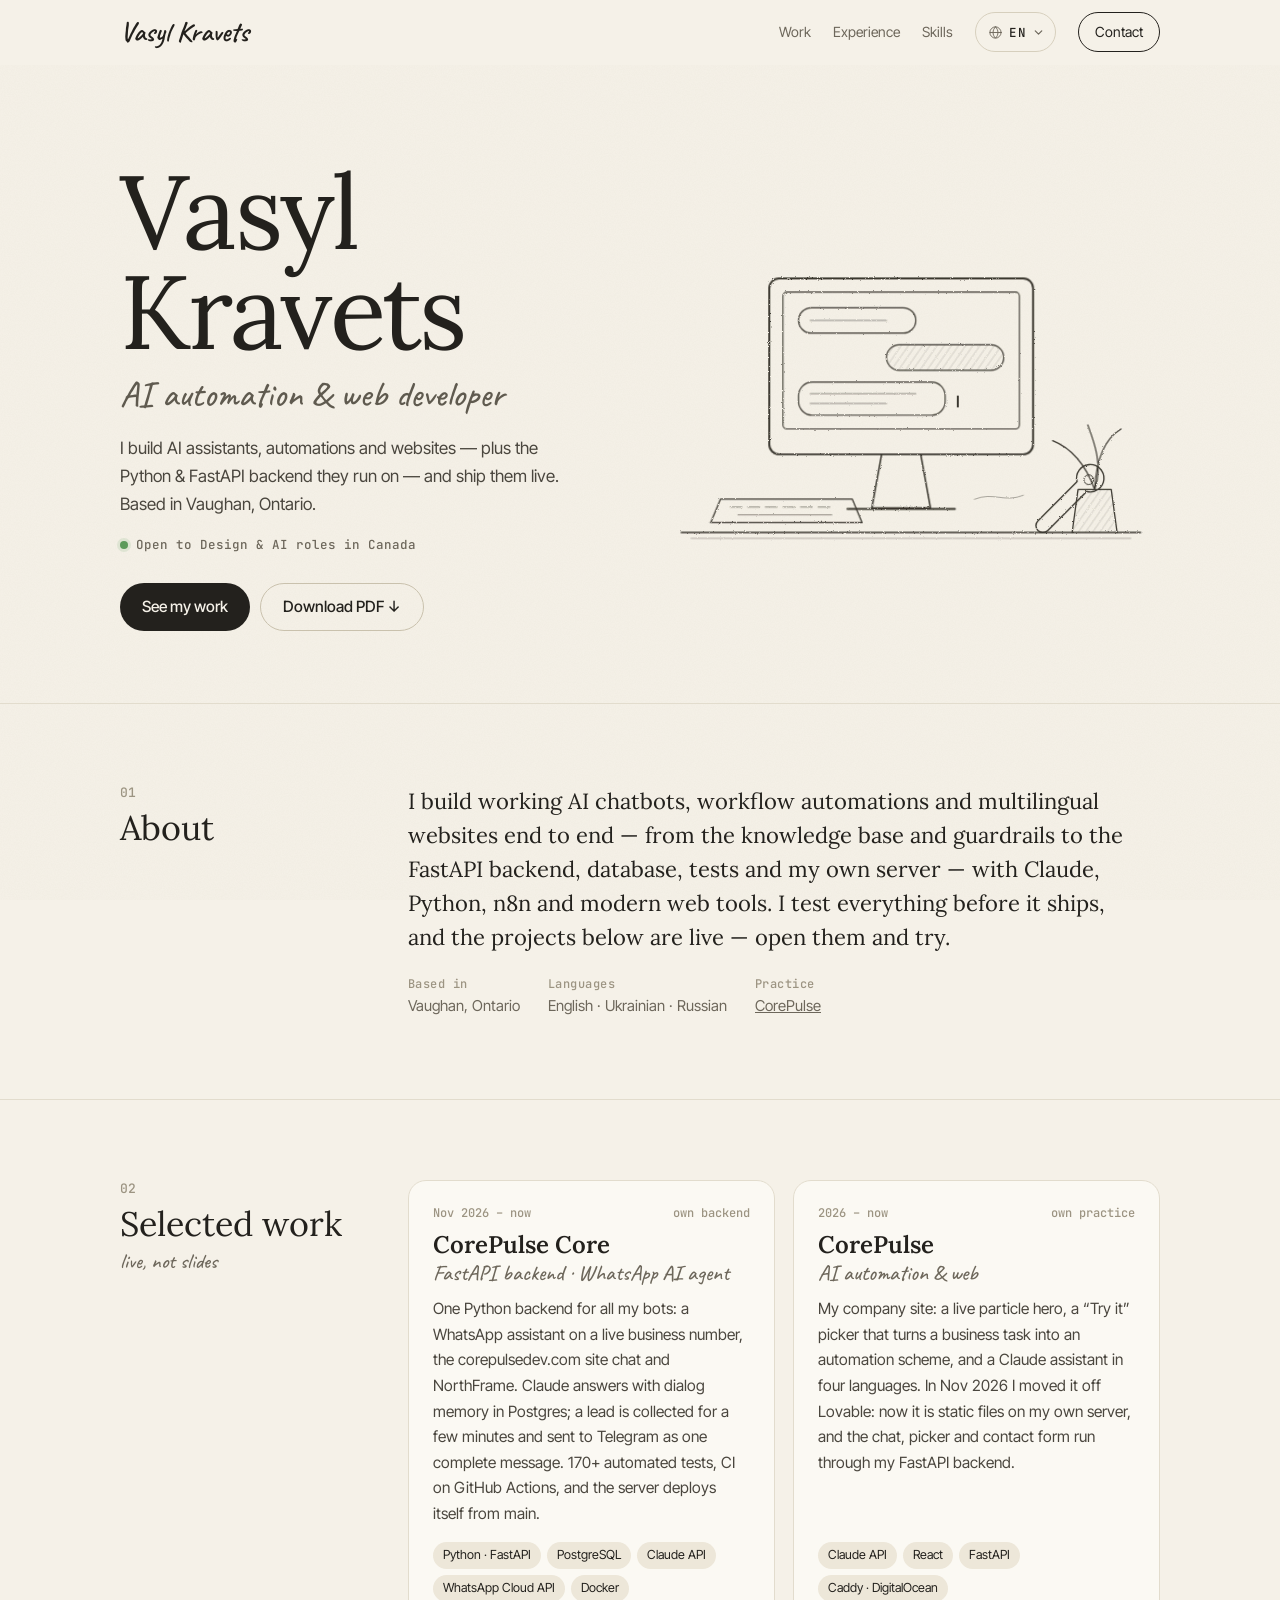
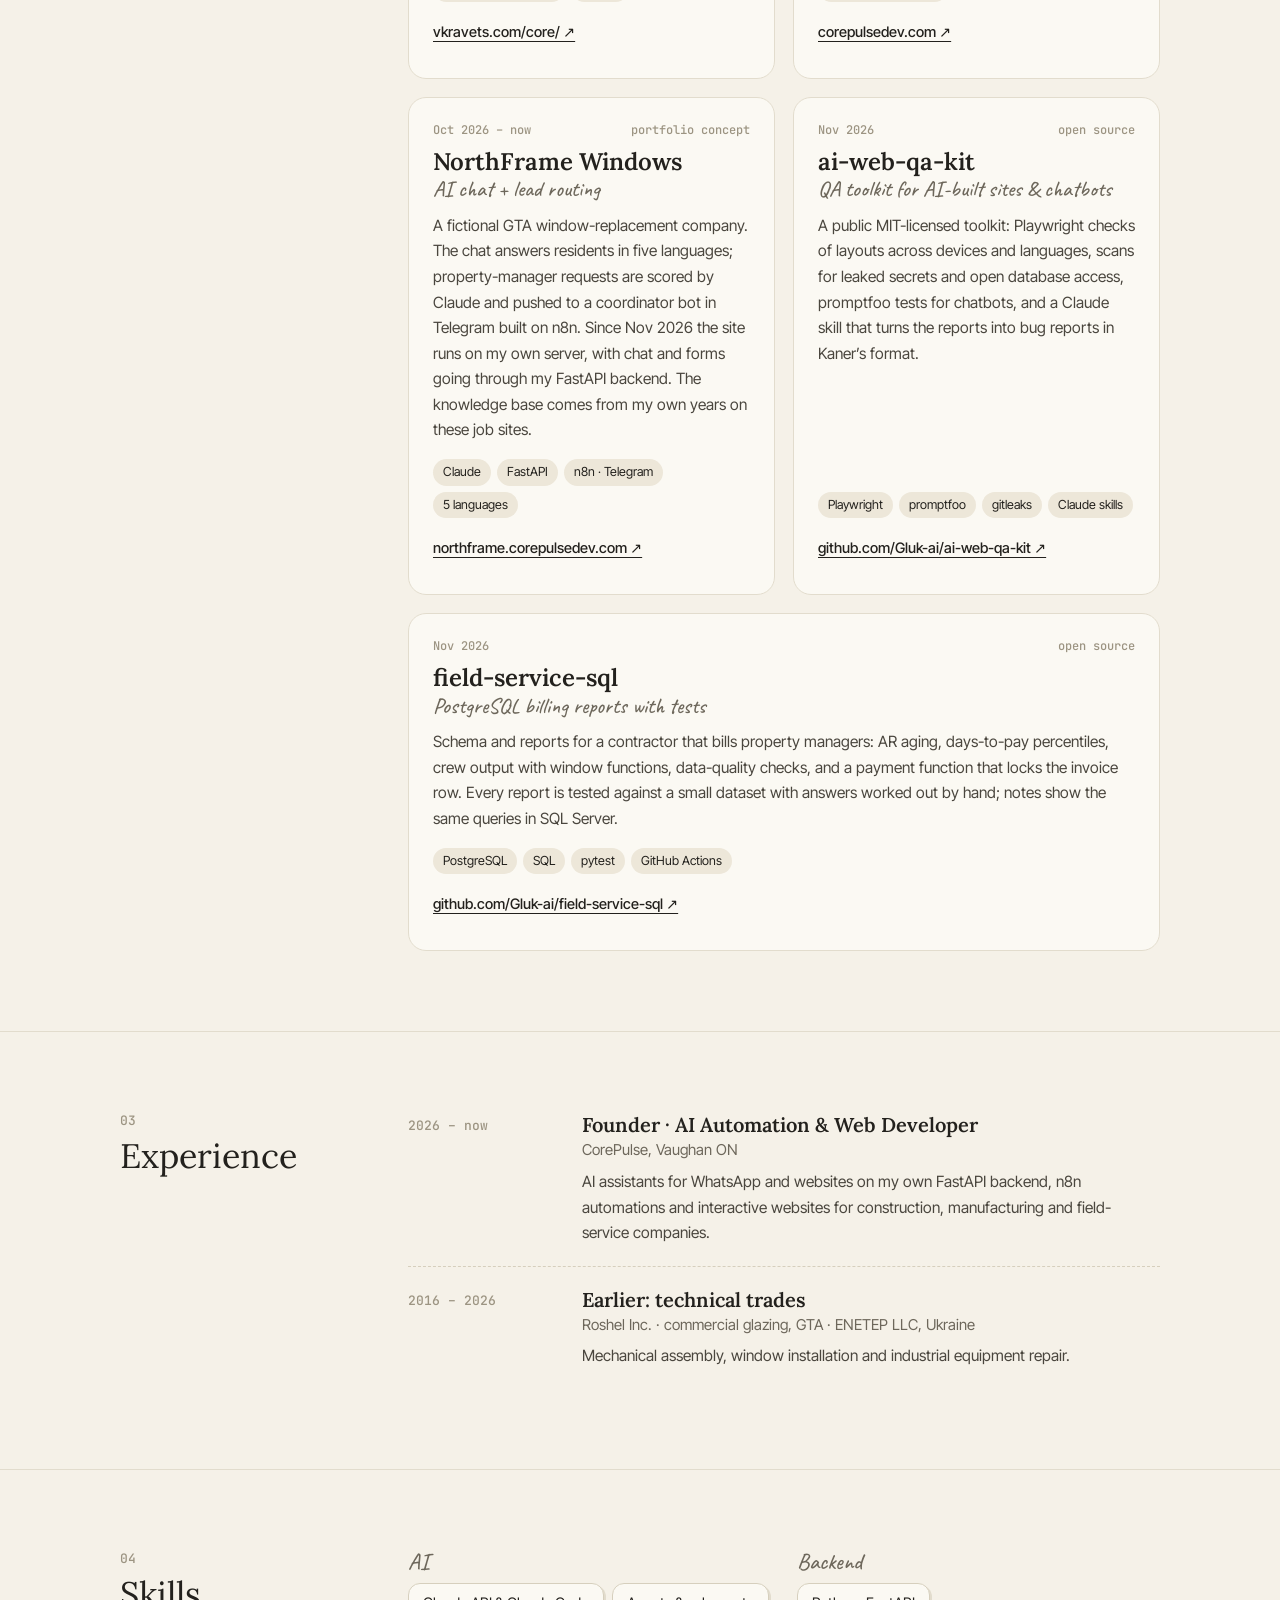
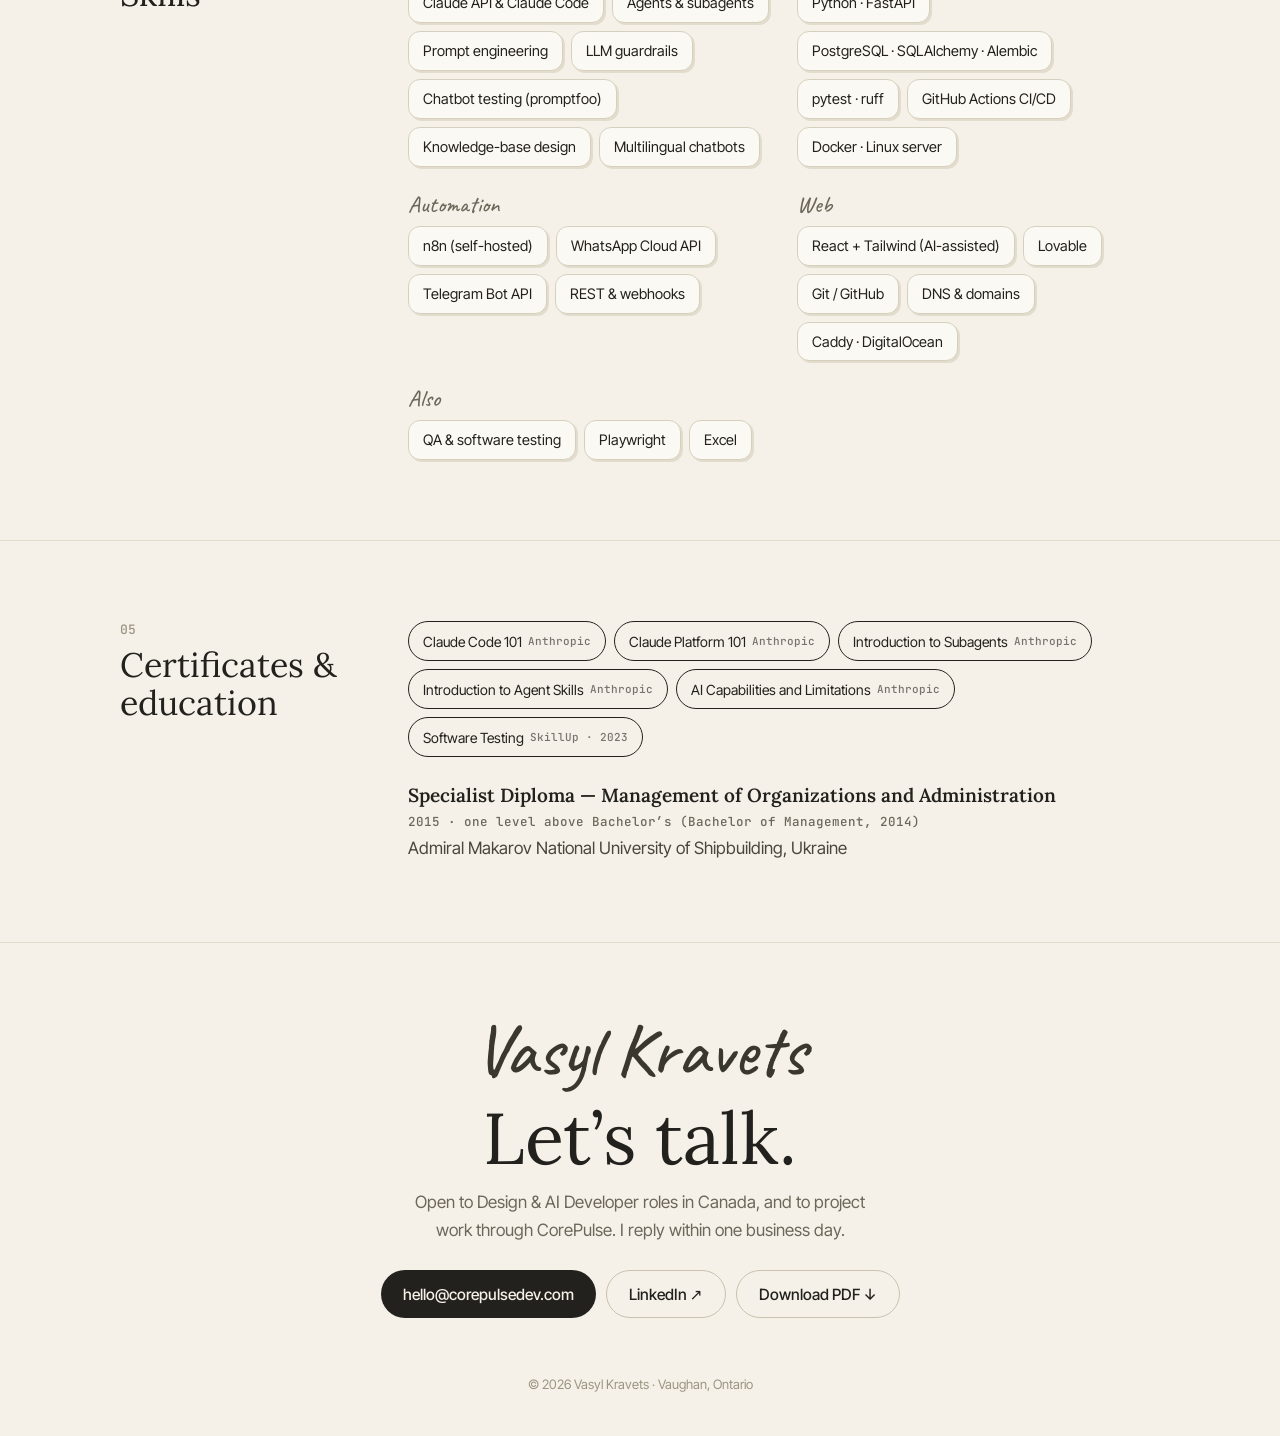
==== index.html @ d77da831 "Compress earlier work history, drop background emphasis, widen last project card, case study numbers" ====
<!doctype html>
<html lang="en">
<head>
<meta charset="utf-8">
<meta name="viewport" content="width=device-width, initial-scale=1, viewport-fit=cover">
<title>Vasyl Kravets — AI automation & web developer</title>
<meta name="description" content="Vasyl Kravets builds AI assistants, automations and websites — and the Python backend they run on — and ships them live. Vaughan, Ontario. Résumé, projects and contact.">
<meta name="theme-color" content="#f5f1e8">
<link rel="canonical" href="https://vkravets.com/">
<link rel="alternate" hreflang="en" href="https://vkravets.com/">
<link rel="alternate" hreflang="uk" href="https://vkravets.com/ua/">
<link rel="alternate" hreflang="ru" href="https://vkravets.com/ru/">
<link rel="alternate" hreflang="x-default" href="https://vkravets.com/">
<meta property="og:type" content="profile">
<meta property="og:locale" content="en_CA">
<meta property="og:title" content="Vasyl Kravets — AI automation &amp; web developer">
<meta property="og:description" content="AI assistants, automations and websites on my own Python &amp; FastAPI backend — built and shipped live. Vaughan, Ontario.">
<meta property="og:url" content="https://vkravets.com/">
<meta property="og:image" content="https://vkravets.com/og-image.png">
<meta property="og:image:width" content="1200">
<meta property="og:image:height" content="630">
<meta name="twitter:card" content="summary_large_image">
<link rel="icon" href="/favicon.ico" sizes="any">
<link rel="icon" href="/favicon.svg" type="image/svg+xml">
<link rel="icon" href="/icon-48.png" type="image/png" sizes="48x48">
<link rel="apple-touch-icon" href="/icon-192.png">
<link rel="preload" href="/fonts/lora-latin-400-normal.woff2" as="font" type="font/woff2" crossorigin>
<link rel="preload" href="/fonts/caveat-latin-500-normal.woff2" as="font" type="font/woff2" crossorigin>
<link rel="preload" href="/fonts/inter-tight-latin-400-normal.woff2" as="font" type="font/woff2" crossorigin>
<script type="application/ld+json">{"@context": "https://schema.org", "@type": "Person", "name": "Vasyl Kravets", "alternateName": ["Василь Кравець", "Василий Кравец"], "jobTitle": "AI Automation & Web Developer", "url": "https://vkravets.com/", "email": "mailto:hello@corepulsedev.com", "address": {"@type": "PostalAddress", "addressLocality": "Vaughan", "addressRegion": "ON", "addressCountry": "CA"}, "sameAs": ["https://www.linkedin.com/in/kravetsCP", "https://corepulsedev.com"], "knowsLanguage": ["en", "uk", "ru"]}</script>
<script>if(!matchMedia("(prefers-reduced-motion: reduce)").matches&&"IntersectionObserver" in window)document.documentElement.classList.add("js")</script>
<style>
@font-face{font-family:"Lora";font-weight:400;font-display:swap;src:url(/fonts/lora-latin-400-normal.woff2) format("woff2");unicode-range:U+0000-00FF,U+0131,U+0152-0153,U+02BB-02BC,U+02C6,U+02DA,U+02DC,U+0304,U+0308,U+0329,U+2000-206F,U+20AC,U+2122,U+2191,U+2193,U+2212,U+2215,U+FEFF,U+FFFD}
@font-face{font-family:"Lora";font-weight:400;font-display:swap;src:url(/fonts/lora-cyrillic-400-normal.woff2) format("woff2");unicode-range:U+0301,U+0400-045F,U+0490-0491,U+04B0-04B1,U+2116}
@font-face{font-family:"Lora";font-weight:600;font-display:swap;src:url(/fonts/lora-latin-600-normal.woff2) format("woff2");unicode-range:U+0000-00FF,U+0131,U+0152-0153,U+02BB-02BC,U+02C6,U+02DA,U+02DC,U+0304,U+0308,U+0329,U+2000-206F,U+20AC,U+2122,U+2191,U+2193,U+2212,U+2215,U+FEFF,U+FFFD}
@font-face{font-family:"Lora";font-weight:600;font-display:swap;src:url(/fonts/lora-cyrillic-600-normal.woff2) format("woff2");unicode-range:U+0301,U+0400-045F,U+0490-0491,U+04B0-04B1,U+2116}
@font-face{font-family:"Inter Tight";font-weight:400;font-display:swap;src:url(/fonts/inter-tight-latin-400-normal.woff2) format("woff2");unicode-range:U+0000-00FF,U+0131,U+0152-0153,U+02BB-02BC,U+02C6,U+02DA,U+02DC,U+0304,U+0308,U+0329,U+2000-206F,U+20AC,U+2122,U+2191,U+2193,U+2212,U+2215,U+FEFF,U+FFFD}
@font-face{font-family:"Inter Tight";font-weight:400;font-display:swap;src:url(/fonts/inter-tight-cyrillic-400-normal.woff2) format("woff2");unicode-range:U+0301,U+0400-045F,U+0490-0491,U+04B0-04B1,U+2116}
@font-face{font-family:"Inter Tight";font-weight:500;font-display:swap;src:url(/fonts/inter-tight-latin-500-normal.woff2) format("woff2");unicode-range:U+0000-00FF,U+0131,U+0152-0153,U+02BB-02BC,U+02C6,U+02DA,U+02DC,U+0304,U+0308,U+0329,U+2000-206F,U+20AC,U+2122,U+2191,U+2193,U+2212,U+2215,U+FEFF,U+FFFD}
@font-face{font-family:"Inter Tight";font-weight:500;font-display:swap;src:url(/fonts/inter-tight-cyrillic-500-normal.woff2) format("woff2");unicode-range:U+0301,U+0400-045F,U+0490-0491,U+04B0-04B1,U+2116}
@font-face{font-family:"JetBrains Mono";font-weight:500;font-display:swap;src:url(/fonts/jetbrains-mono-latin-500-normal.woff2) format("woff2");unicode-range:U+0000-00FF,U+0131,U+0152-0153,U+02BB-02BC,U+02C6,U+02DA,U+02DC,U+0304,U+0308,U+0329,U+2000-206F,U+20AC,U+2122,U+2191,U+2193,U+2212,U+2215,U+FEFF,U+FFFD}
@font-face{font-family:"JetBrains Mono";font-weight:500;font-display:swap;src:url(/fonts/jetbrains-mono-cyrillic-500-normal.woff2) format("woff2");unicode-range:U+0301,U+0400-045F,U+0490-0491,U+04B0-04B1,U+2116}
@font-face{font-family:"Caveat";font-weight:500;font-display:swap;src:url(/fonts/caveat-latin-500-normal.woff2) format("woff2");unicode-range:U+0000-00FF,U+0131,U+0152-0153,U+02BB-02BC,U+02C6,U+02DA,U+02DC,U+0304,U+0308,U+0329,U+2000-206F,U+20AC,U+2122,U+2191,U+2193,U+2212,U+2215,U+FEFF,U+FFFD}
@font-face{font-family:"Caveat";font-weight:500;font-display:swap;src:url(/fonts/caveat-cyrillic-500-normal.woff2) format("woff2");unicode-range:U+0301,U+0400-045F,U+0490-0491,U+04B0-04B1,U+2116}
@font-face{font-family:"Caveat";font-weight:600;font-display:swap;src:url(/fonts/caveat-latin-600-normal.woff2) format("woff2");unicode-range:U+0000-00FF,U+0131,U+0152-0153,U+02BB-02BC,U+02C6,U+02DA,U+02DC,U+0304,U+0308,U+0329,U+2000-206F,U+20AC,U+2122,U+2191,U+2193,U+2212,U+2215,U+FEFF,U+FFFD}
@font-face{font-family:"Caveat";font-weight:600;font-display:swap;src:url(/fonts/caveat-cyrillic-600-normal.woff2) format("woff2");unicode-range:U+0301,U+0400-045F,U+0490-0491,U+04B0-04B1,U+2116}
:root{
  --paper:#f5f1e8; --card:#fbf9f3; --ink:#23211d; --ink-2:#4a463e; --muted:#6d675b; --faint:#9c9482;
  --line:#e2dccd; --line-2:#d6cfbd; --chip:#ede7d9;
  --serif:"Lora", Georgia, "Times New Roman", serif; --hand:Caveat, "Segoe Print", cursive;
  --sans:"Inter Tight", system-ui, -apple-system, "Segoe UI", Arial, sans-serif; --mono:"JetBrains Mono", ui-monospace, Menlo, Consolas, monospace;
  --ease:cubic-bezier(.22,1,.36,1);
  color-scheme:light;
}
*{box-sizing:border-box}
html{scroll-behavior:smooth;scroll-padding-top:72px;-webkit-text-size-adjust:100%}
body{margin:0;background:var(--paper);color:var(--ink);font:17px/1.65 var(--sans);-webkit-font-smoothing:antialiased;overflow-x:hidden}
/* faint paper grain */
body::before{content:"";position:fixed;inset:0;pointer-events:none;z-index:0;opacity:.35;mix-blend-mode:multiply;
  background-image:url("data:image/svg+xml,%3Csvg xmlns='http://www.w3.org/2000/svg' width='160' height='160'%3E%3Cfilter id='n'%3E%3CfeTurbulence type='fractalNoise' baseFrequency='.85' numOctaves='2' stitchTiles='stitch'/%3E%3CfeColorMatrix values='0 0 0 0 .55 0 0 0 0 .5 0 0 0 0 .4 0 0 0 .18 0'/%3E%3C/filter%3E%3Crect width='100%25' height='100%25' filter='url(%23n)'/%3E%3C/svg%3E")}
main,header,footer{position:relative;z-index:1}
a{color:inherit}
ul,ol{list-style:none;margin:0;padding:0}
h1,h2,h3,h4,p{margin:0}
:focus-visible{outline:2px solid var(--ink);outline-offset:3px;border-radius:6px}
::selection{background:var(--ink);color:var(--paper)}
.wrap{max-width:1120px;margin:0 auto;padding:0 20px}
@media (min-width:700px){.wrap{padding:0 40px}}

/* header */
.top{position:sticky;top:0;z-index:5;background:color-mix(in srgb,var(--paper) 90%,transparent);backdrop-filter:blur(8px);-webkit-backdrop-filter:blur(8px);border-bottom:1px solid transparent;transition:border-color .3s}
.top.scrolled{border-bottom-color:var(--line)}
.top-in{display:flex;justify-content:space-between;align-items:center;height:64px;gap:16px}
.mark{font:600 28px/1 var(--hand);text-decoration:none;white-space:nowrap}
nav{display:flex;align-items:center;gap:22px;font-size:14px}
nav a{text-decoration:none;color:var(--muted);transition:color .15s}
nav a:hover{color:var(--ink)}
nav a.hide-sm{display:none}
@media (min-width:760px){nav a.hide-sm{display:inline}}
.nav-cta{display:inline-flex;align-items:center;min-height:40px;border:1px solid var(--ink);border-radius:999px;padding:0 16px;color:var(--ink)!important}

/* hero */
.hero{padding:48px 0 40px}
.hero-in{display:grid;gap:28px;align-items:center}
@media (min-width:900px){.hero{padding:96px 0 72px}.hero-in{grid-template-columns:1fr 1.05fr;gap:48px}}
.hero h1{font:400 clamp(56px,10vw,104px)/.96 var(--serif);letter-spacing:-.025em}
.role{font:500 clamp(27px,4vw,36px)/1.1 var(--hand);color:#5f5a4f;margin-top:14px}
.intro{max-width:44ch;margin-top:20px;color:var(--ink-2);text-wrap:pretty}
.status{display:inline-flex;align-items:center;gap:8px;margin-top:18px;font:500 12.5px var(--mono);color:var(--muted)}
.status::before{content:"";width:8px;height:8px;border-radius:50%;background:#5c9a5a;box-shadow:0 0 0 3px #5c9a5a22}
.ctas{display:flex;flex-wrap:wrap;gap:10px;margin-top:26px}
.btn{display:inline-flex;align-items:center;gap:8px;min-height:48px;padding:0 22px;border-radius:999px;background:var(--ink);color:var(--paper);text-decoration:none;font-weight:500;font-size:15.5px;transition:transform .15s var(--ease),background-color .2s}
.btn:hover{background:#000}
.btn:active{transform:scale(.98)}
.btn.ghost{background:transparent;color:var(--ink);border:1px solid #c9c1ad}
.btn.ghost:hover{border-color:var(--ink);background:transparent}

.sketch{color:#3a372f;width:100%;height:auto;max-width:560px;justify-self:center}
.sketch .draw{stroke-dasharray:1;stroke-dashoffset:0}
.js .sketch .draw{stroke-dashoffset:1;animation:draw 1.6s var(--ease) forwards;animation-delay:calc(.15s + var(--d,0) * .09s)}
.js .sketch .fade{opacity:0;animation:fade .8s ease forwards;animation-delay:1.3s}
.screen-dot{animation:blink 1.1s steps(2,start) infinite}
@keyframes draw{to{stroke-dashoffset:0}}
@keyframes fade{to{opacity:1}}
@keyframes blink{to{visibility:hidden}}

/* sections */
.sec{padding:56px 0;border-top:1px solid var(--line)}
@media (min-width:900px){.sec{padding:80px 0}}
.two{display:grid;gap:20px}
@media (min-width:900px){.two{grid-template-columns:240px 1fr;gap:48px}}
.sec-h{font:400 34px/1.1 var(--serif);align-self:start}
@media (min-width:900px){.sec-h{position:sticky;top:96px}}
.num{display:block;font:500 13px var(--mono);color:var(--faint);margin-bottom:8px}
.note{display:block;font:500 21px/1.2 var(--hand);color:var(--muted);margin-top:6px}
.lead{font:400 clamp(19px,2.2vw,22px)/1.55 var(--serif);max-width:52ch;text-wrap:pretty}
.facts{display:flex;flex-wrap:wrap;gap:8px 28px;margin-top:22px;font-size:15px;color:var(--muted)}
.facts b{display:block;font:500 12px var(--mono);color:var(--faint);letter-spacing:.04em;margin-bottom:2px}

/* projects */
.projs{display:grid;gap:18px}
@media (min-width:900px){.projs{grid-template-columns:1fr 1fr}.projs .proj:last-child:nth-child(odd){grid-column:1/-1}}
.proj{display:flex;flex-direction:column;background:var(--card);border:1px solid var(--line);border-radius:18px;padding:24px;transition:transform .35s var(--ease),box-shadow .35s var(--ease)}
.proj:hover{transform:translateY(-3px) rotate(-.25deg);box-shadow:4px 6px 0 var(--line)}
.proj-meta{display:flex;justify-content:space-between;gap:12px;font:500 12px var(--mono);color:var(--faint)}
.proj h3{font:600 24px/1.2 var(--serif);margin-top:10px}
.proj-sub{font:500 22px/1.2 var(--hand);color:var(--muted)}
.proj p.d{margin-top:10px;font-size:15.5px;color:var(--ink-2);flex:1;text-wrap:pretty}
.tags{display:flex;flex-wrap:wrap;gap:6px;margin-top:16px}
.tag{font-size:12.5px;padding:3px 10px;border-radius:999px;background:var(--chip)}
.proj-link{display:inline-flex;align-items:center;min-height:44px;margin-top:8px;font-size:14.5px;font-weight:500;text-underline-offset:4px}

/* experience */
.job{display:grid;gap:4px;padding:20px 0;border-bottom:1px dashed var(--line-2)}
.job:first-child{padding-top:0}
.job:last-child{border-bottom:0}
@media (min-width:700px){.job{grid-template-columns:150px 1fr;gap:24px}}
.when{font:500 13px var(--mono);color:var(--faint);padding-top:5px}
.job h3{font:600 20px/1.3 var(--serif)}
.where{color:var(--muted);font-size:15px}
.job p.d{font-size:15.5px;margin-top:6px;color:var(--ink-2);max-width:62ch}

/* skills */
.skills{display:grid;gap:26px}
@media (min-width:900px){.skills{grid-template-columns:1fr 1fr}}
.skill-group h4{font:500 23px/1 var(--hand);color:var(--muted);margin-bottom:10px}
.chips{display:flex;flex-wrap:wrap;gap:8px}
.chip{padding:7px 14px;border:1px solid var(--line-2);border-radius:12px;background:var(--card);font-size:14.5px;box-shadow:2px 2px 0 var(--line)}

/* certificates */
.certs{display:flex;flex-wrap:wrap;gap:8px}
.cert{display:inline-flex;align-items:center;gap:6px;min-height:40px;padding:0 14px;border-radius:999px;border:1px solid var(--ink);font-size:14px;text-decoration:none;transition:background-color .2s,color .2s}
a.cert:hover{background:var(--ink);color:var(--paper)}
.cert small{font:500 11px var(--mono);opacity:.6}
.edu{margin-top:26px;color:var(--ink-2)}
.edu b{display:block;font:600 19px/1.35 var(--serif);color:var(--ink)}
.edu-note{display:block;margin:4px 0 2px;font:500 12.5px/1.5 var(--mono);color:var(--muted)}

/* footer */
.foot{padding:72px 0 40px;border-top:1px solid var(--line);text-align:center}
.signature{display:inline-block;font:500 clamp(54px,9vw,72px)/1 var(--hand);color:#3a372f;transform:rotate(-4deg);margin-bottom:14px}
.foot-h{font:400 clamp(44px,7vw,72px)/1.05 var(--serif)}
.foot-p{color:var(--muted);margin:12px auto 0;max-width:46ch}
.foot .ctas{justify-content:center}
.copy{margin-top:56px;font-size:13px;color:var(--faint)}

/* reveal */
.js .rv{opacity:0;transform:translateY(14px);transition:opacity .6s var(--ease),transform .6s var(--ease)}
.js .rv.in{opacity:1;transform:none}

@media (prefers-reduced-motion:reduce){
  html{scroll-behavior:auto}
  *,*::before,*::after{animation:none!important;transition:none!important}
  .js .rv{opacity:1;transform:none}
  .js .sketch .draw{stroke-dashoffset:0}
  .js .sketch .fade{opacity:1}
}
@media print{
  .top,.sketch,.ctas,body::before{display:none!important}
  body{background:#fff}
  .sec{padding:16px 0}
}

/* language dropdown */
.lang{position:relative}
.lang-btn{display:inline-flex;align-items:center;gap:6px;min-height:40px;padding:0 10px 0 12px;border:1px solid var(--line-2);border-radius:999px;background:transparent;color:var(--ink);font:500 12.5px var(--mono);letter-spacing:.04em;cursor:pointer;-webkit-tap-highlight-color:transparent;transition:border-color .15s}
.lang-btn:hover,.lang-btn[aria-expanded="true"]{border-color:var(--ink)}
.lang-btn svg{width:15px;height:15px;fill:none;stroke:var(--muted);stroke-width:1.5;stroke-linecap:round;stroke-linejoin:round;flex:none}
.lang-chev{width:13px!important;height:13px!important;transition:transform .2s var(--ease)}
.lang-btn[aria-expanded="true"] .lang-chev{transform:rotate(180deg)}
.lang-menu{position:absolute;right:0;top:calc(100% + 8px);z-index:20;min-width:196px;padding:6px;background:var(--card);border:1px solid var(--line-2);border-radius:16px;box-shadow:4px 6px 0 var(--line),0 18px 40px -18px rgb(35 33 29 / .35);animation:lang-in .16s var(--ease)}
.lang-menu[hidden]{display:none}
.lang-item{display:flex;align-items:center;gap:12px;min-height:44px;padding:0 12px;border-radius:10px;text-decoration:none;color:var(--ink);font-size:15px;outline:none}
.lang-item:hover,.lang-item:focus-visible{background:var(--chip)}
.lang-item[aria-current="true"]{font-weight:500}
.lang-code{width:24px;font:500 11px var(--mono);color:var(--faint);letter-spacing:.06em}
.lang-check{width:16px;height:16px;margin-left:auto;fill:none;stroke:var(--ink);stroke-width:1.8;stroke-linecap:round;stroke-linejoin:round}
@keyframes lang-in{from{opacity:0;transform:translateY(-4px)}to{opacity:1;transform:none}}
@media (max-width:440px){
  .top-in{gap:8px}
  .mark{font-size:clamp(20px,6.2vw,24px);min-width:0;overflow:hidden;text-overflow:ellipsis}
  nav{gap:6px;flex:none}
  .nav-cta{padding:0 12px;font-size:13.5px}
  .lang-btn{padding:0 8px;gap:4px}
  .lang-btn > svg:first-child{display:none}
}
</style>
</head>
<body>
<header class="top" id="top">
  <div class="wrap top-in">
    <a class="mark" href="#main" aria-label="Vasyl Kravets">Vasyl Kravets</a>
    <nav aria-label="Main">
      <a class="hide-sm" href="#work">Work</a>
      <a class="hide-sm" href="#experience">Experience</a>
      <a class="hide-sm" href="#skills">Skills</a>
      <div class="lang"><button class="lang-btn" type="button" aria-haspopup="true" aria-expanded="false" aria-controls="lang-menu" aria-label="Language: English"><svg viewBox="0 0 24 24" aria-hidden="true"><circle cx="12" cy="12" r="9"/><path d="M3 12h18M12 3c2.6 2.6 3.9 5.6 3.9 9s-1.3 6.4-3.9 9c-2.6-2.6-3.9-5.6-3.9-9s1.3-6.4 3.9-9z"/></svg><span>EN</span><svg class="lang-chev" viewBox="0 0 16 16" aria-hidden="true"><path d="M4 6l4 4 4-4"/></svg></button><ul class="lang-menu" id="lang-menu" hidden><li><a class="lang-item" href="/" hreflang="en" lang="en" aria-current="true"><span class="lang-code">EN</span><span>English</span><svg class="lang-check" viewBox="0 0 16 16" aria-hidden="true"><path d="M3 8.5l3 3 7-7"/></svg></a></li><li><a class="lang-item" href="/ua/" hreflang="uk" lang="uk"><span class="lang-code">UA</span><span>Українська</span></a></li><li><a class="lang-item" href="/ru/" hreflang="ru" lang="ru"><span class="lang-code">RU</span><span>Русский</span></a></li></ul></div>
      <a class="nav-cta" href="#contact">Contact</a>
    </nav>
  </div>
</header>

<main id="main">
  <section class="hero">
    <div class="wrap hero-in">
      <div>
        <h1>Vasyl<br>Kravets</h1>
        <p class="role">AI automation &amp; web developer</p>
        <p class="intro">I build AI assistants, automations and websites — plus the Python &amp; FastAPI backend they run on — and ship them live. Based in Vaughan, Ontario.</p>
        <p class="status">Open to Design &amp; AI roles in Canada</p>
        <div class="ctas">
          <a class="btn" href="#work">See my work</a>
          <a class="btn ghost" href="/Vasyl-Kravets-Resume.pdf" download>Download PDF ↓</a>
        </div>
      </div>

      <svg class="sketch" viewBox="0 0 520 380" role="img" aria-label="Pencil sketch of a desk: a monitor with a chat conversation, a keyboard, a wrench and a plant">
        <defs>
          <filter id="pencil"><feTurbulence type="fractalNoise" baseFrequency=".9" numOctaves="2" result="n"/><feDisplacementMap in="SourceGraphic" in2="n" scale="2.2"/></filter>
          <pattern id="hatch" width="6" height="6" patternUnits="userSpaceOnUse" patternTransform="rotate(35)"><line x1="0" y1="0" x2="0" y2="6" stroke="currentColor" stroke-width=".7" opacity=".45"/></pattern>
        </defs>
        <g filter="url(#pencil)" fill="none" stroke="currentColor" stroke-linecap="round" stroke-linejoin="round">
          <path class="draw" pathLength="1" style="--d:0" d="M30 330 L500 330" stroke-width="1.6"/>
          <path class="draw" pathLength="1" style="--d:1" d="M40 336 L490 336" stroke-width=".7" opacity=".5"/>
          <rect class="draw" pathLength="1" style="--d:1" x="120" y="70" width="270" height="180" rx="10" stroke-width="2"/>
          <rect class="draw" pathLength="1" style="--d:2" x="134" y="84" width="242" height="140" rx="4" stroke-width="1.1"/>
          <path class="draw" pathLength="1" style="--d:3" d="M235 250 L225 305 L285 305 L275 250" stroke-width="1.6"/>
          <path class="draw" pathLength="1" style="--d:3" d="M200 306 L310 306" stroke-width="2"/>
          <rect class="draw" pathLength="1" style="--d:4" x="150" y="100" width="120" height="26" rx="13" stroke-width="1.2"/>
          <path class="draw" pathLength="1" style="--d:5" d="M162 113 L240 113" stroke-width=".9" opacity=".6"/>
          <rect class="draw" pathLength="1" style="--d:5" x="240" y="138" width="120" height="26" rx="13" stroke-width="1.2"/>
          <rect class="fade" x="240" y="138" width="120" height="26" rx="13" fill="url(#hatch)" stroke="none"/>
          <rect class="draw" pathLength="1" style="--d:6" x="150" y="176" width="150" height="34" rx="14" stroke-width="1.2"/>
          <path class="draw" pathLength="1" style="--d:7" d="M162 188 L270 188 M162 198 L240 198" stroke-width=".9" opacity=".6"/>
          <path class="draw" pathLength="1" style="--d:4" d="M60 320 L215 320 L205 296 L70 296 Z" stroke-width="1.3"/>
          <path class="draw" pathLength="1" style="--d:6" d="M80 304 h12 M98 304 h12 M116 304 h12 M134 304 h12 M152 304 h12 M170 304 h12 M88 312 h96" stroke-width=".8" opacity=".7"/>
          <path class="draw" pathLength="1" style="--d:7" d="M395 318 l40 -40 a14 14 0 1 1 10 10 l-40 40 a7 7 0 0 1 -10 -10z" stroke-width="1.4"/>
          <circle class="draw" pathLength="1" style="--d:8" cx="447" cy="276" r="5" stroke-width="1"/>
          <path class="draw" pathLength="1" style="--d:8" d="M430 330 L436 286 L470 286 L476 330" stroke-width="1.3"/>
          <path class="fade" d="M430 330 L436 286 L470 286 L476 330 Z" fill="url(#hatch)" stroke="none"/>
          <path class="draw" pathLength="1" style="--d:9" d="M453 286 C440 250 420 240 410 236 M453 286 C455 245 470 230 480 224 M453 286 C462 262 452 236 446 220" stroke-width="1.2"/>
          <path class="draw" pathLength="1" style="--d:10" d="M330 296 C350 288 360 300 380 292" stroke-width=".8" opacity=".5"/>
        </g>
        <rect class="screen-dot fade" x="312" y="190" width="2" height="12" fill="currentColor"/>
      </svg>
    </div>
  </section>

  <section class="sec" id="about" aria-labelledby="about-h">
    <div class="wrap two">
      <h2 class="sec-h rv" id="about-h"><span class="num">01</span>About</h2>
      <div class="rv">
        <p class="lead">I build working AI chatbots, workflow automations and multilingual websites end to end — from the knowledge base and guardrails to the FastAPI backend, database, tests and my own server — with Claude, Python, n8n and modern web tools. I test everything before it ships, and the projects below are live — open them and try.</p>
        <div class="facts"><p><b>Based in</b>Vaughan, Ontario</p><p><b>Languages</b>English · Ukrainian · Russian</p><p><b>Practice</b><a href="https://corepulsedev.com">CorePulse</a></p></div>
      </div>
    </div>
  </section>

  <section class="sec" id="work" aria-labelledby="work-h">
    <div class="wrap two">
      <h2 class="sec-h rv" id="work-h"><span class="num">02</span>Selected work<span class="note">live, not slides</span></h2>
      <div class="projs">
        <article class="proj rv">
          <p class="proj-meta"><span>Nov 2026 – now</span><span>own backend</span></p>
          <h3>CorePulse Core</h3>
          <p class="proj-sub">FastAPI backend · WhatsApp AI agent</p>
          <p class="d">One Python backend for all my bots: a WhatsApp assistant on a live business number, the corepulsedev.com site chat and NorthFrame. Claude answers with dialog memory in Postgres; a lead is collected for a few minutes and sent to Telegram as one complete message. 170+ automated tests, CI on GitHub Actions, and the server deploys itself from main.</p>
          <ul class="tags"><li class="tag">Python · FastAPI</li><li class="tag">PostgreSQL</li><li class="tag">Claude API</li><li class="tag">WhatsApp Cloud API</li><li class="tag">Docker</li></ul>
          <a class="proj-link" href="https://vkravets.com/core/" target="_blank" rel="noopener">vkravets.com/core/ ↗</a>
        </article>
        <article class="proj rv">
          <p class="proj-meta"><span>2026 – now</span><span>own practice</span></p>
          <h3>CorePulse</h3>
          <p class="proj-sub">AI automation &amp; web</p>
          <p class="d">My company site: a live particle hero, a “Try it” picker that turns a business task into an automation scheme, and a Claude assistant in four languages. In Nov 2026 I moved it off Lovable: now it is static files on my own server, and the chat, picker and contact form run through my FastAPI backend.</p>
          <ul class="tags"><li class="tag">Claude API</li><li class="tag">React</li><li class="tag">FastAPI</li><li class="tag">Caddy · DigitalOcean</li></ul>
          <a class="proj-link" href="https://corepulsedev.com" target="_blank" rel="noopener">corepulsedev.com ↗</a>
        </article>
        <article class="proj rv">
          <p class="proj-meta"><span>Oct 2026 – now</span><span>portfolio concept</span></p>
          <h3>NorthFrame Windows</h3>
          <p class="proj-sub">AI chat + lead routing</p>
          <p class="d">A fictional GTA window-replacement company. The chat answers residents in five languages; property-manager requests are scored by Claude and pushed to a coordinator bot in Telegram built on n8n. Since Nov 2026 the site runs on my own server, with chat and forms going through my FastAPI backend. The knowledge base comes from my own years on these job sites.</p>
          <ul class="tags"><li class="tag">Claude</li><li class="tag">FastAPI</li><li class="tag">n8n · Telegram</li><li class="tag">5 languages</li></ul>
          <a class="proj-link" href="https://northframe.corepulsedev.com" target="_blank" rel="noopener">northframe.corepulsedev.com ↗</a>
        </article>
        <article class="proj rv">
          <p class="proj-meta"><span>Nov 2026</span><span>open source</span></p>
          <h3>ai-web-qa-kit</h3>
          <p class="proj-sub">QA toolkit for AI-built sites &amp; chatbots</p>
          <p class="d">A public MIT-licensed toolkit: Playwright checks of layouts across devices and languages, scans for leaked secrets and open database access, promptfoo tests for chatbots, and a Claude skill that turns the reports into bug reports in Kaner’s format.</p>
          <ul class="tags"><li class="tag">Playwright</li><li class="tag">promptfoo</li><li class="tag">gitleaks</li><li class="tag">Claude skills</li></ul>
          <a class="proj-link" href="https://github.com/Gluk-ai/ai-web-qa-kit" target="_blank" rel="noopener">github.com/Gluk-ai/ai-web-qa-kit ↗</a>
        </article>
        <article class="proj rv">
          <p class="proj-meta"><span>Nov 2026</span><span>open source</span></p>
          <h3>field-service-sql</h3>
          <p class="proj-sub">PostgreSQL billing reports with tests</p>
          <p class="d">Schema and reports for a contractor that bills property managers: AR aging, days-to-pay percentiles, crew output with window functions, data-quality checks, and a payment function that locks the invoice row. Every report is tested against a small dataset with answers worked out by hand; notes show the same queries in SQL Server.</p>
          <ul class="tags"><li class="tag">PostgreSQL</li><li class="tag">SQL</li><li class="tag">pytest</li><li class="tag">GitHub Actions</li></ul>
          <a class="proj-link" href="https://github.com/Gluk-ai/field-service-sql" target="_blank" rel="noopener">github.com/Gluk-ai/field-service-sql ↗</a>
        </article>
      </div>
    </div>
  </section>

  <section class="sec" id="experience" aria-labelledby="exp-h">
    <div class="wrap two">
      <h2 class="sec-h rv" id="exp-h"><span class="num">03</span>Experience</h2>
      <ol>
        <li class="job rv"><span class="when">2026 – now</span><div><h3>Founder · AI Automation &amp; Web Developer</h3><p class="where">CorePulse, Vaughan ON</p><p class="d">AI assistants for WhatsApp and websites on my own FastAPI backend, n8n automations and interactive websites for construction, manufacturing and field-service companies.</p></div></li>
        <li class="job rv"><span class="when">2016 – 2026</span><div><h3>Earlier: technical trades</h3><p class="where">Roshel Inc. · commercial glazing, GTA · ENETEP LLC, Ukraine</p><p class="d">Mechanical assembly, window installation and industrial equipment repair.</p></div></li>
      </ol>
    </div>
  </section>

  <section class="sec" id="skills" aria-labelledby="skills-h">
    <div class="wrap two">
      <h2 class="sec-h rv" id="skills-h"><span class="num">04</span>Skills</h2>
      <div class="skills">
        <div class="skill-group rv"><h4>AI</h4><ul class="chips"><li class="chip">Claude API &amp; Claude Code</li><li class="chip">Agents &amp; subagents</li><li class="chip">Prompt engineering</li><li class="chip">LLM guardrails</li><li class="chip">Chatbot testing (promptfoo)</li><li class="chip">Knowledge-base design</li><li class="chip">Multilingual chatbots</li></ul></div>
        <div class="skill-group rv"><h4>Backend</h4><ul class="chips"><li class="chip">Python · FastAPI</li><li class="chip">PostgreSQL · SQLAlchemy · Alembic</li><li class="chip">pytest · ruff</li><li class="chip">GitHub Actions CI/CD</li><li class="chip">Docker · Linux server</li></ul></div>
        <div class="skill-group rv"><h4>Automation</h4><ul class="chips"><li class="chip">n8n (self-hosted)</li><li class="chip">WhatsApp Cloud API</li><li class="chip">Telegram Bot API</li><li class="chip">REST &amp; webhooks</li></ul></div>
        <div class="skill-group rv"><h4>Web</h4><ul class="chips"><li class="chip">React + Tailwind (AI-assisted)</li><li class="chip">Lovable</li><li class="chip">Git / GitHub</li><li class="chip">DNS &amp; domains</li><li class="chip">Caddy · DigitalOcean</li></ul></div>
        <div class="skill-group rv"><h4>Also</h4><ul class="chips"><li class="chip">QA &amp; software testing</li><li class="chip">Playwright</li><li class="chip">Excel</li></ul></div>
      </div>
    </div>
  </section>

  <section class="sec" id="certificates" aria-labelledby="cert-h">
    <div class="wrap two">
      <h2 class="sec-h rv" id="cert-h"><span class="num">05</span>Certificates &amp; education</h2>
      <div class="rv">
        <ul class="certs"><li><a class="cert" href="https://verify.skilljar.com/c/a3wdvseo9pcv" target="_blank" rel="noopener">Claude Code 101 <small>Anthropic</small></a></li><li><a class="cert" href="https://verify.skilljar.com/c/pc8kwwha6gfr" target="_blank" rel="noopener">Claude Platform 101 <small>Anthropic</small></a></li><li><a class="cert" href="https://verify.skilljar.com/c/hgdqv9u9etd4" target="_blank" rel="noopener">Introduction to Subagents <small>Anthropic</small></a></li><li><a class="cert" href="https://verify.skilljar.com/c/af3nckzghptv" target="_blank" rel="noopener">Introduction to Agent Skills <small>Anthropic</small></a></li><li><a class="cert" href="https://academy.claude.com/verify/7a9643520fec5370d7a3ebd395fb4665" target="_blank" rel="noopener">AI Capabilities and Limitations <small>Anthropic</small></a></li><li><span class="cert">Software Testing <small>SkillUp · 2023</small></span></li></ul>
        <p class="edu"><b>Specialist Diploma — Management of Organizations and Administration</b><span class="edu-note">2015 · one level above Bachelor’s (Bachelor of Management, 2014)</span>Admiral Makarov National University of Shipbuilding, Ukraine</p>
      </div>
    </div>
  </section>
</main>

<footer class="foot" id="contact">
  <div class="wrap">
    <p class="signature rv" aria-hidden="true">Vasyl Kravets</p>
    <h2 class="foot-h rv">Let’s talk.</h2>
    <p class="foot-p rv">Open to Design &amp; AI Developer roles in Canada, and to project work through CorePulse. I reply within one business day.</p>
    <div class="ctas rv">
      <a class="btn" href="mailto:hello@corepulsedev.com">hello@corepulsedev.com</a>
      <a class="btn ghost" href="https://www.linkedin.com/in/kravetsCP" target="_blank" rel="noopener">LinkedIn ↗</a>
      <a class="btn ghost" href="/Vasyl-Kravets-Resume.pdf" download>Download PDF ↓</a>
    </div>
    <p class="copy">© 2026 Vasyl Kravets · Vaughan, Ontario</p>
  </div>
</footer>

<script>
(function(){
  var d=document.documentElement;
  var top=document.querySelector(".top");
  var onScroll=function(){top.classList.toggle("scrolled",scrollY>8)}; onScroll(); addEventListener("scroll",onScroll,{passive:true});
  if(!d.classList.contains("js")) return;
  var els=[].slice.call(document.querySelectorAll(".rv"));
  els.forEach(function(el){ if(el.getBoundingClientRect().top<innerHeight) el.classList.add("in"); });
  var io=new IntersectionObserver(function(es){es.forEach(function(e){ if(e.isIntersecting){e.target.classList.add("in");io.unobserve(e.target);} });},{rootMargin:"0px 0px -8% 0px"});
  els.forEach(function(el){ if(!el.classList.contains("in")) io.observe(el); });
})();
(function(){
  var btn=document.querySelector(".lang-btn"), menu=document.getElementById("lang-menu");
  if(!btn||!menu) return;
  var items=[].slice.call(menu.querySelectorAll(".lang-item"));
  function open(focusFirst){ menu.hidden=false; btn.setAttribute("aria-expanded","true"); if(focusFirst) (menu.querySelector('[aria-current="true"]')||items[0]).focus(); }
  function close(refocus){ menu.hidden=true; btn.setAttribute("aria-expanded","false"); if(refocus) btn.focus(); }
  btn.addEventListener("click",function(){ menu.hidden?open(false):close(false); });
  btn.addEventListener("keydown",function(e){ if(e.key==="ArrowDown"||e.key==="Enter"||e.key===" "){ e.preventDefault(); open(true); } });
  menu.addEventListener("keydown",function(e){
    var i=items.indexOf(document.activeElement);
    if(e.key==="ArrowDown"){e.preventDefault();items[(i+1)%items.length].focus();}
    else if(e.key==="ArrowUp"){e.preventDefault();items[(i-1+items.length)%items.length].focus();}
    else if(e.key==="Escape"){e.preventDefault();close(true);}
    else if(e.key==="Tab"){close(false);}
  });
  document.addEventListener("click",function(e){ if(!menu.hidden&&!e.target.closest(".lang")) close(false); });
  // keep the reader on the same section after switching (/#skills -> /ua/#skills)
  items.forEach(function(a){ a.addEventListener("click",function(e){
    if(a.getAttribute("aria-current")==="true"){ e.preventDefault(); close(true); return; }
    if(location.hash){ e.preventDefault(); location.assign(a.getAttribute("href")+location.hash); }
  }); });
})();
</script>
</body>
</html>
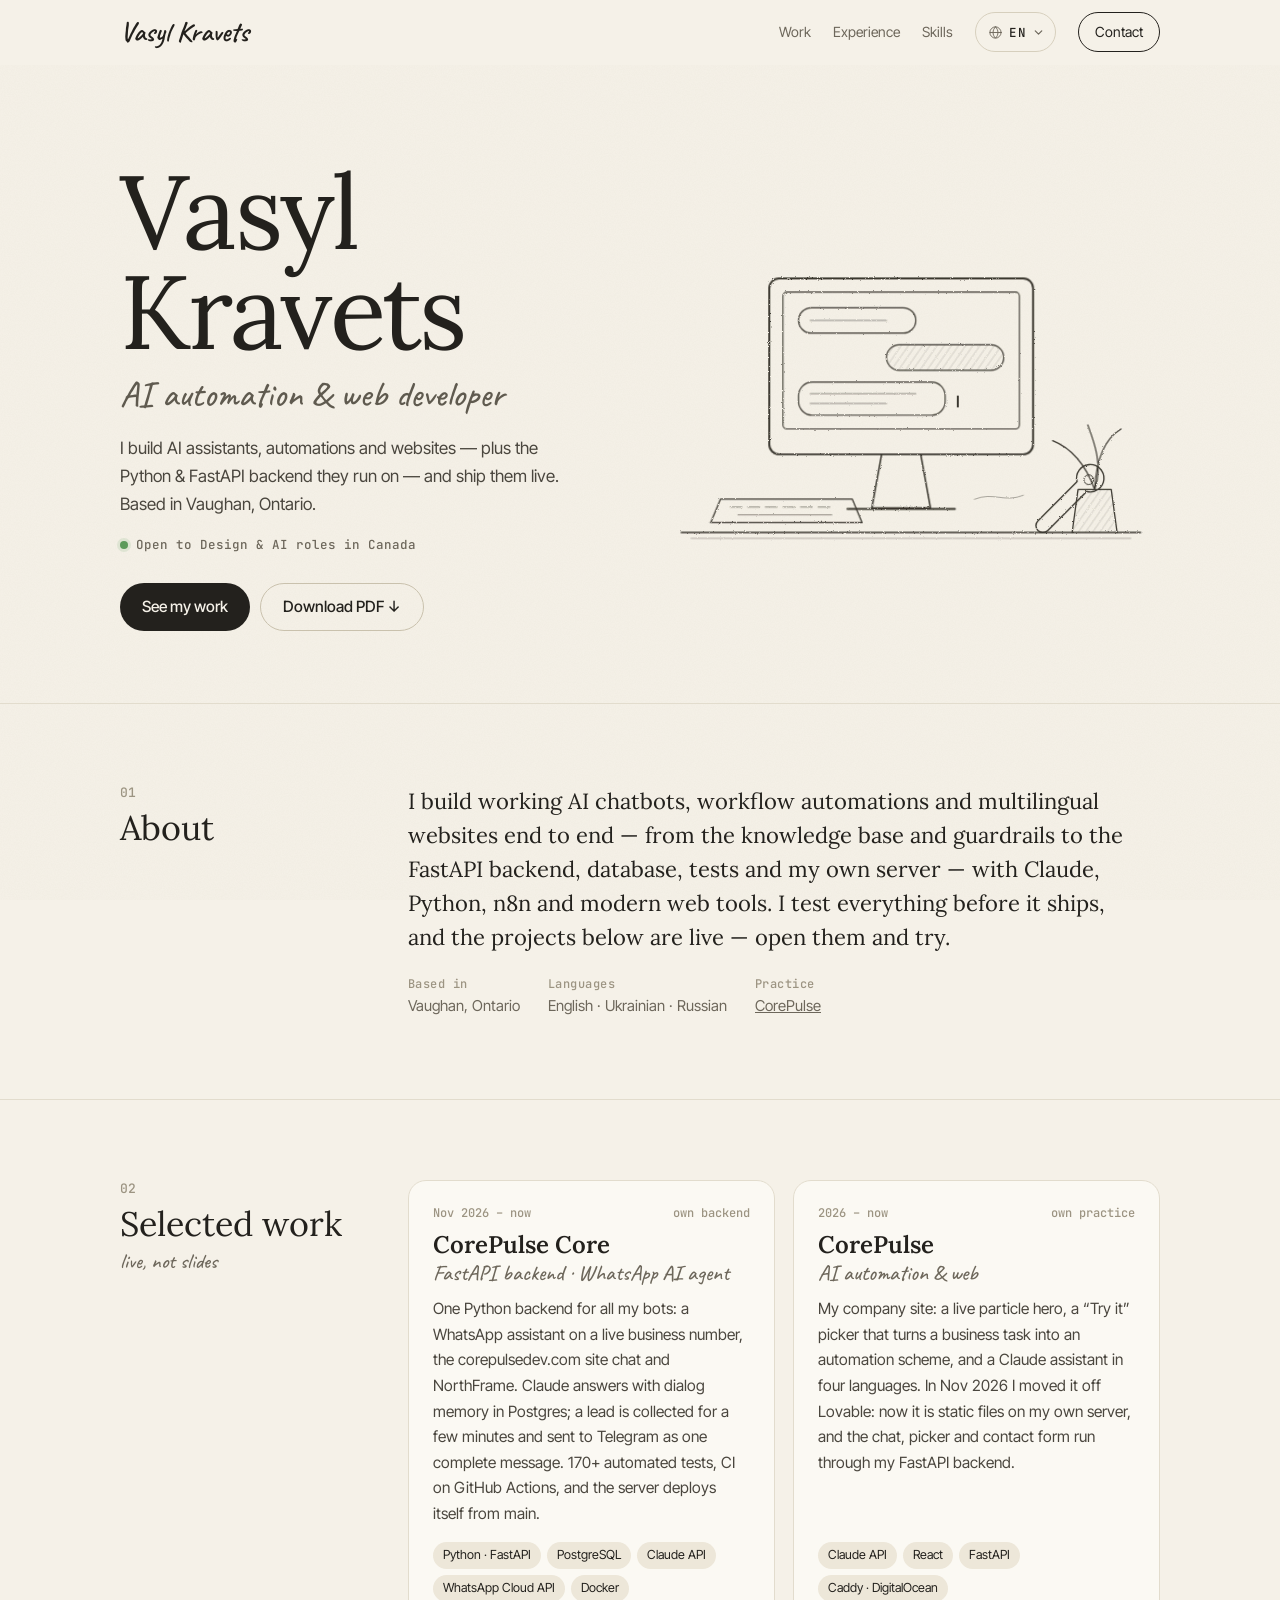
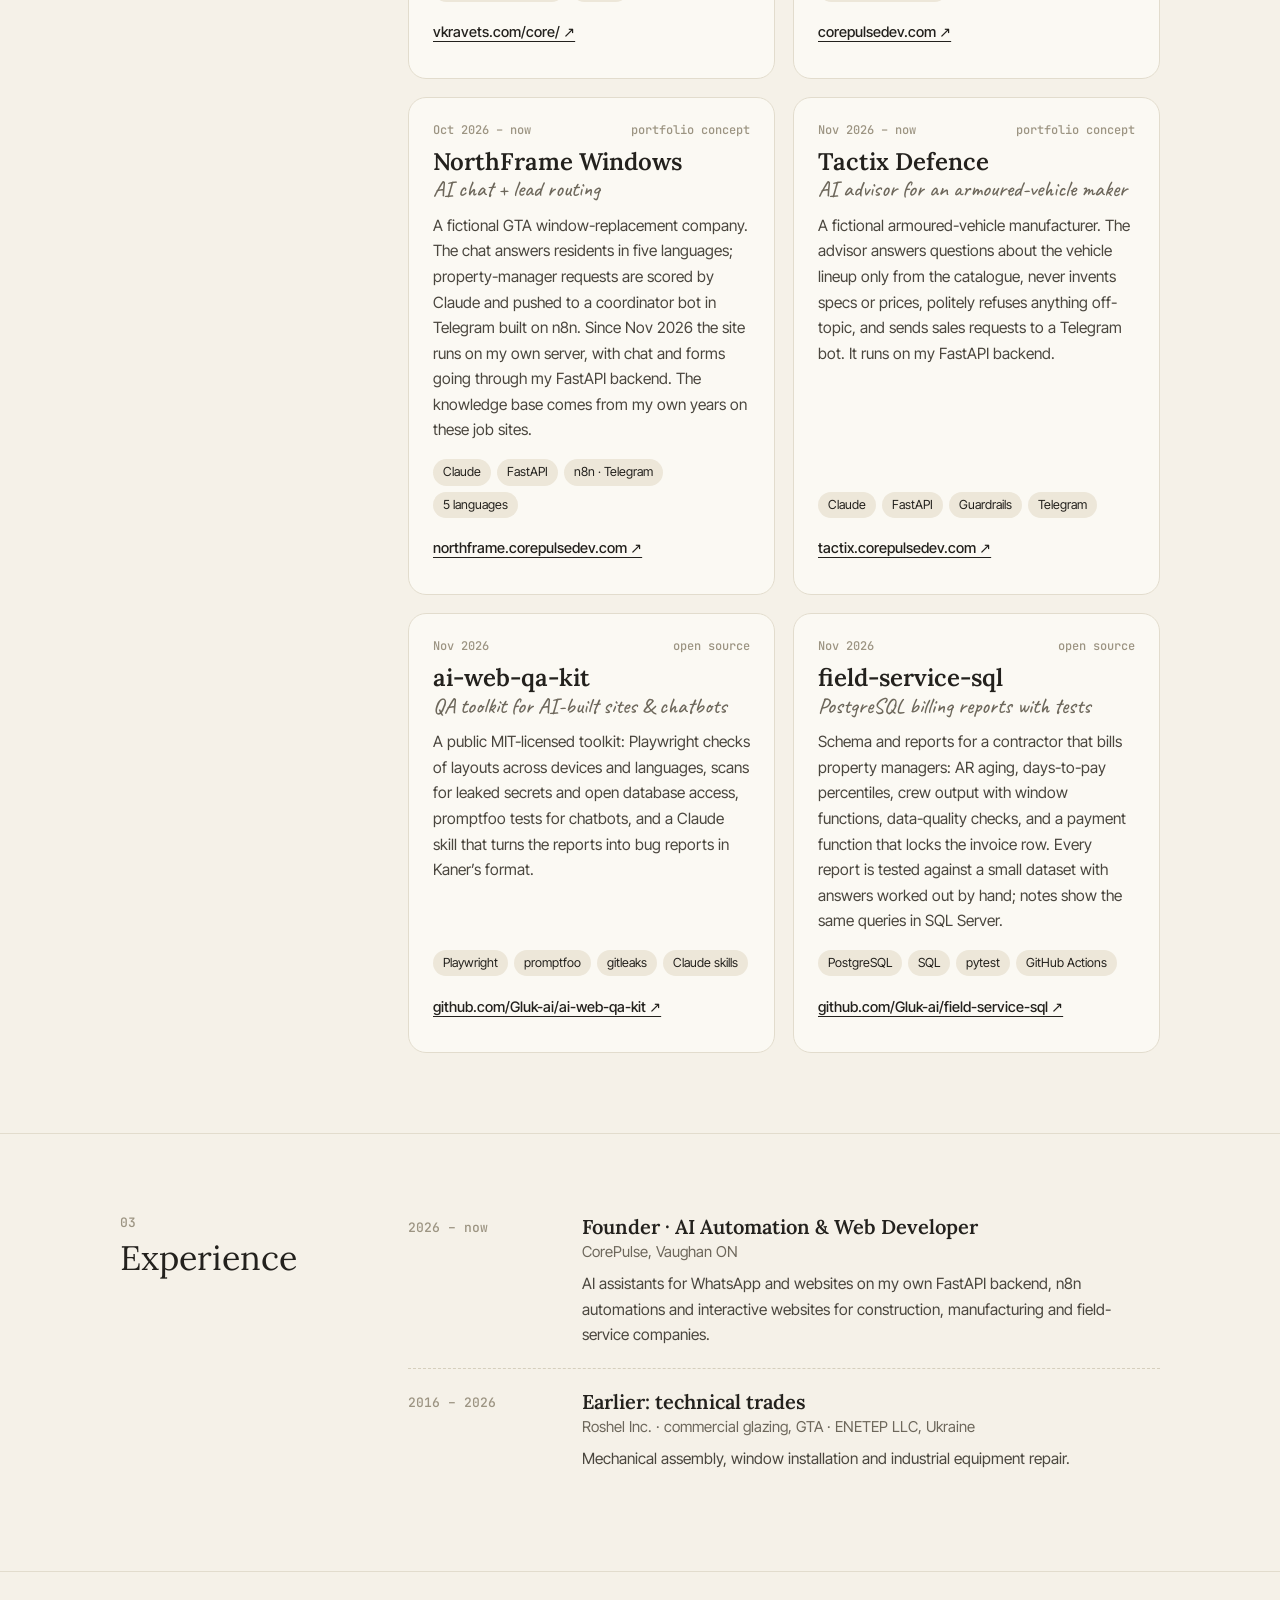
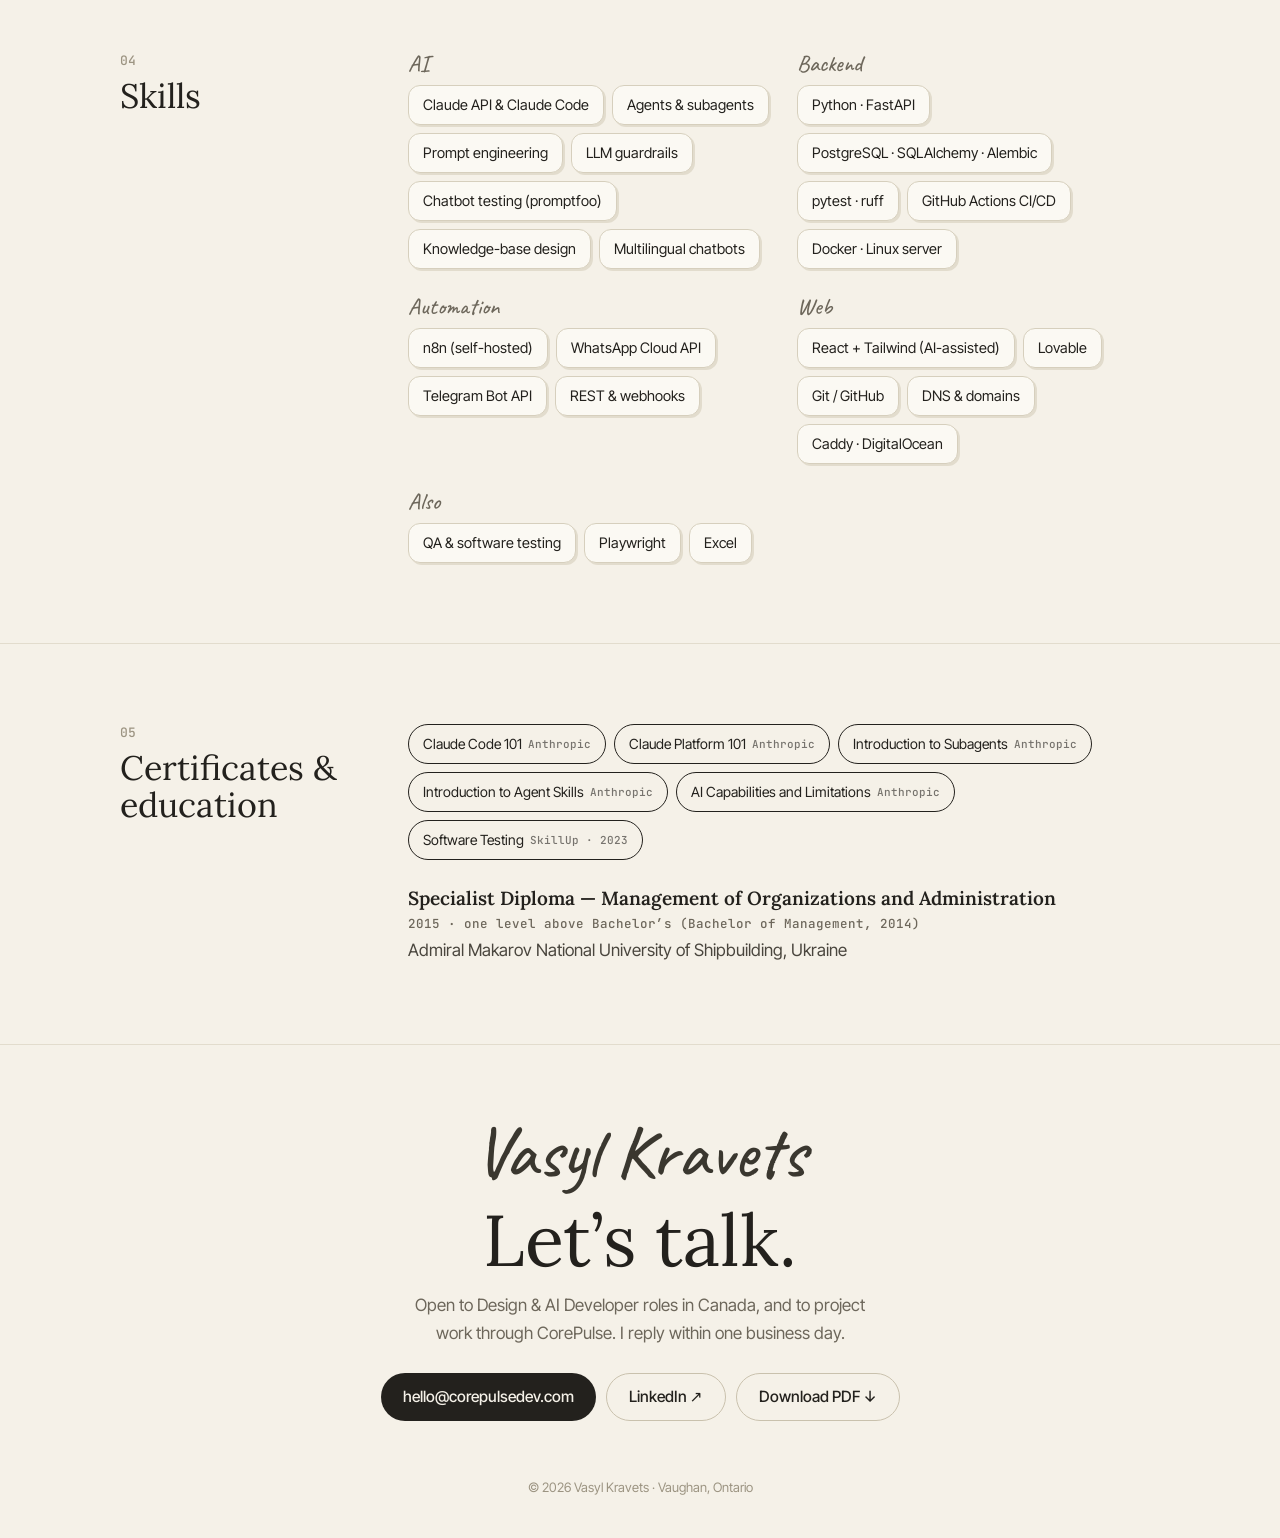
==== commit c899e383: "Add Tactix Defence project; case study: fix deployed, demo links Co-Authored-By: Claude Opus 5.5 <no" ====
--- a/index.html
+++ b/index.html
@@ -305,6 +305,14 @@
           <a class="proj-link" href="https://northframe.corepulsedev.com" target="_blank" rel="noopener">northframe.corepulsedev.com ↗</a>
         </article>
         <article class="proj rv">
+          <p class="proj-meta"><span>Nov 2026 – now</span><span>portfolio concept</span></p>
+          <h3>Tactix Defence</h3>
+          <p class="proj-sub">AI advisor for an armoured-vehicle maker</p>
+          <p class="d">A fictional armoured-vehicle manufacturer. The advisor answers questions about the vehicle lineup only from the catalogue, never invents specs or prices, politely refuses anything off-topic, and sends sales requests to a Telegram bot. It runs on my FastAPI backend.</p>
+          <ul class="tags"><li class="tag">Claude</li><li class="tag">FastAPI</li><li class="tag">Guardrails</li><li class="tag">Telegram</li></ul>
+          <a class="proj-link" href="https://tactix.corepulsedev.com" target="_blank" rel="noopener">tactix.corepulsedev.com ↗</a>
+        </article>
+        <article class="proj rv">
           <p class="proj-meta"><span>Nov 2026</span><span>open source</span></p>
           <h3>ai-web-qa-kit</h3>
           <p class="proj-sub">QA toolkit for AI-built sites &amp; chatbots</p>
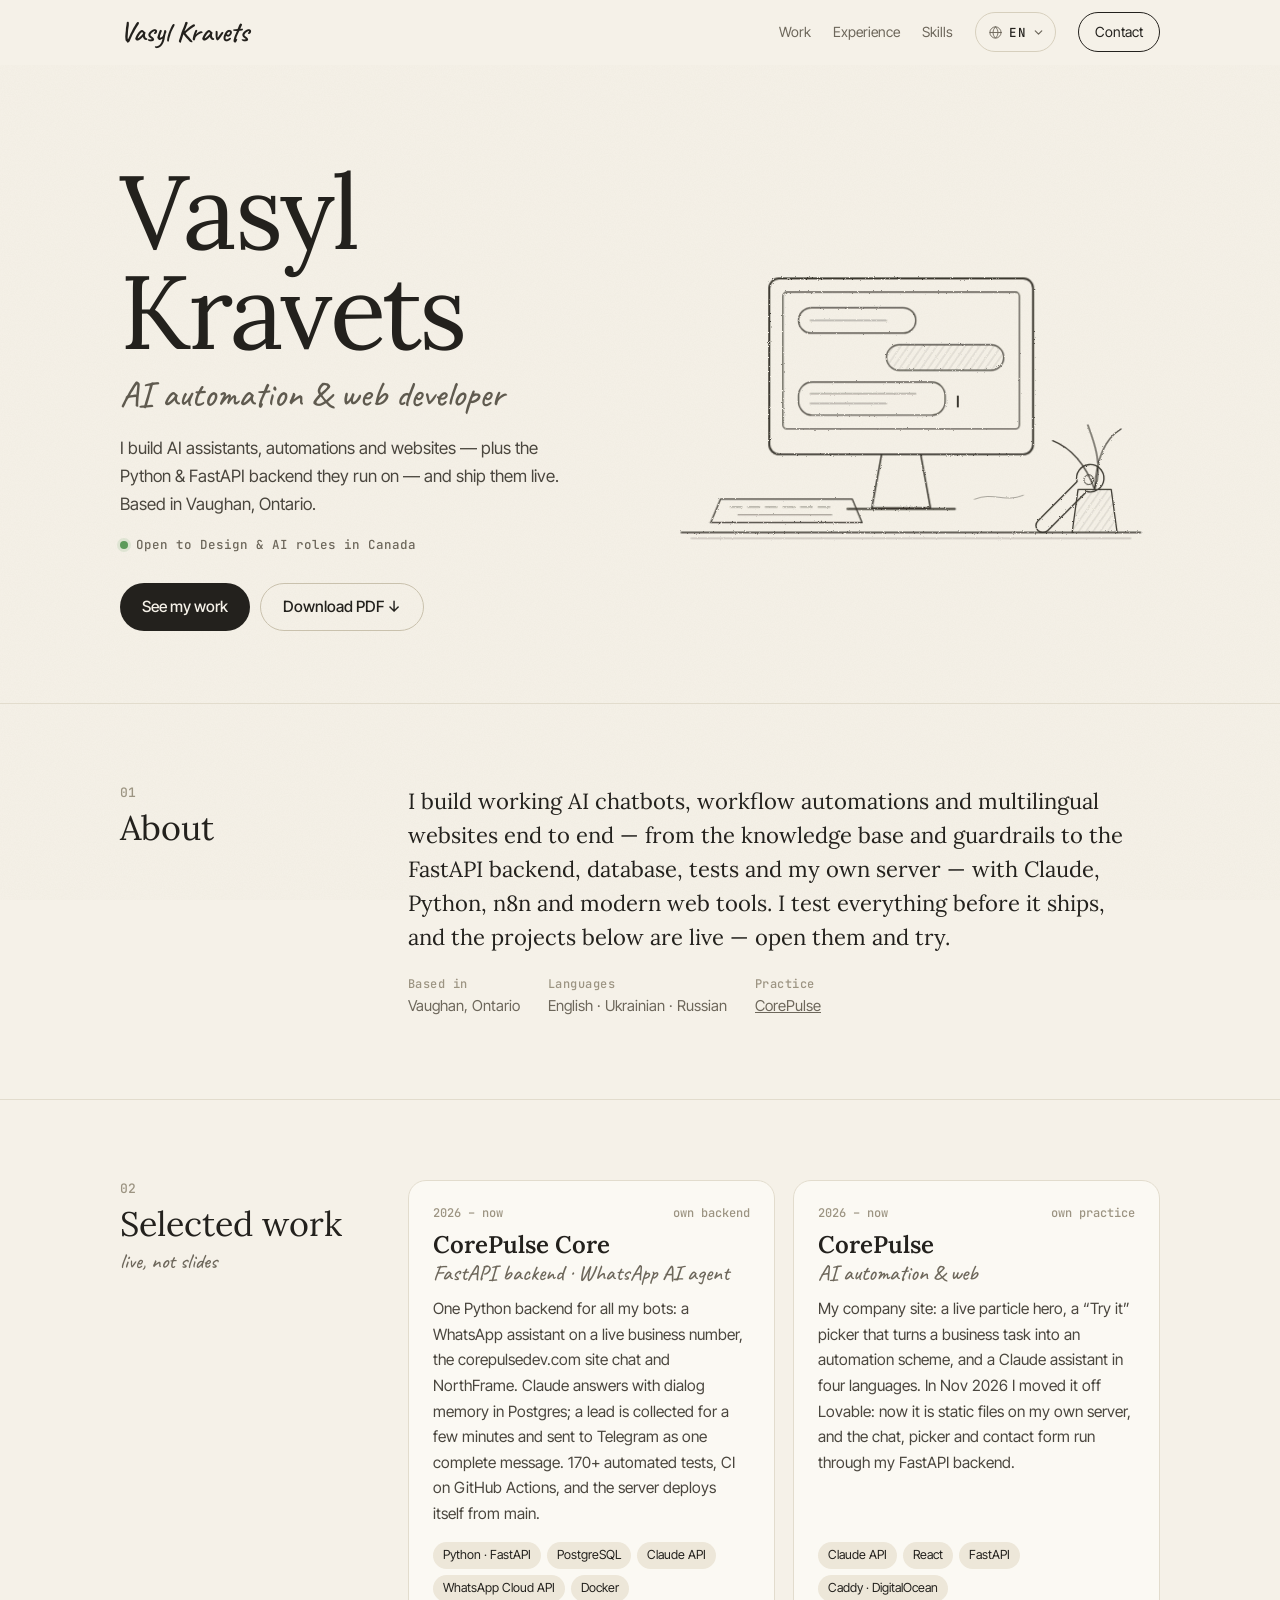
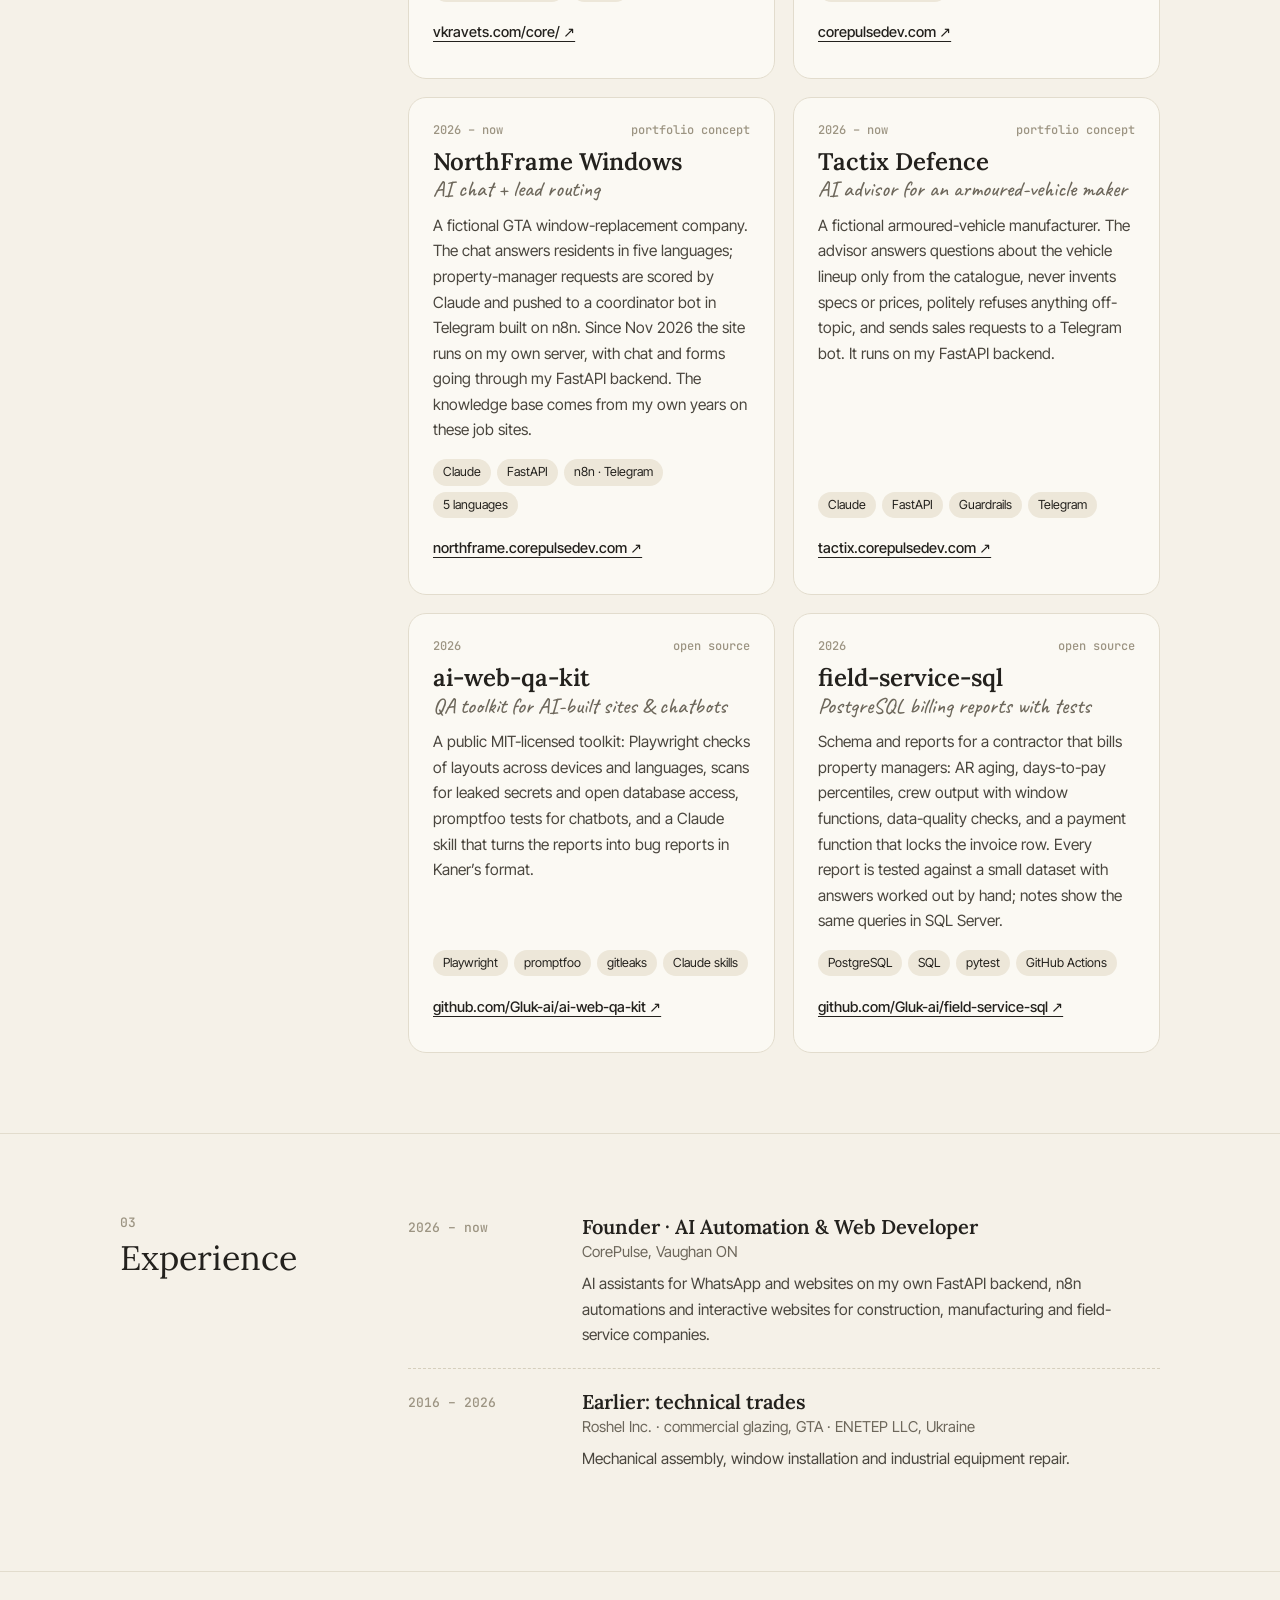
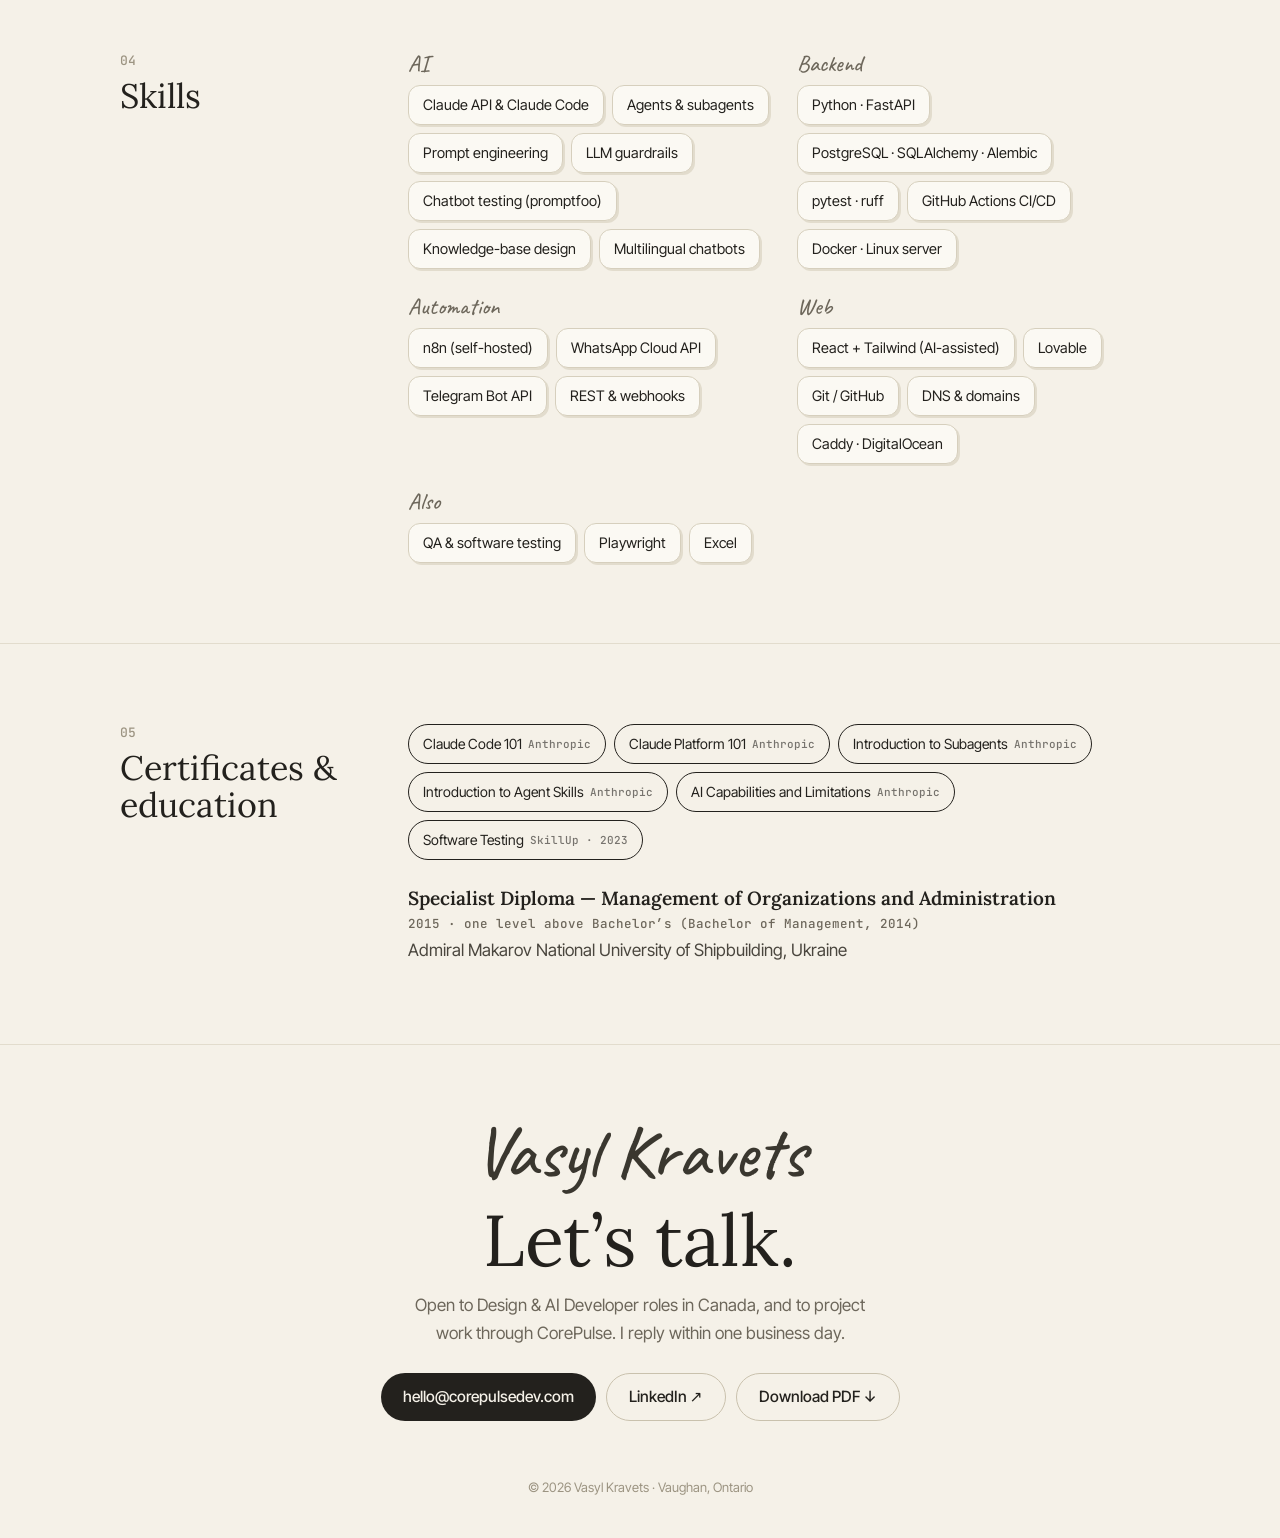
==== commit c3a1c509: "Projects grouped under 2026, no per-month stamps; resume PDF updated Co-Authored-By: Claude Opus 5.5" ====
--- a/index.html
+++ b/index.html
@@ -281,7 +281,7 @@
       <h2 class="sec-h rv" id="work-h"><span class="num">02</span>Selected work<span class="note">live, not slides</span></h2>
       <div class="projs">
         <article class="proj rv">
-          <p class="proj-meta"><span>Nov 2026 – now</span><span>own backend</span></p>
+          <p class="proj-meta"><span>2026 – now</span><span>own backend</span></p>
           <h3>CorePulse Core</h3>
           <p class="proj-sub">FastAPI backend · WhatsApp AI agent</p>
           <p class="d">One Python backend for all my bots: a WhatsApp assistant on a live business number, the corepulsedev.com site chat and NorthFrame. Claude answers with dialog memory in Postgres; a lead is collected for a few minutes and sent to Telegram as one complete message. 170+ automated tests, CI on GitHub Actions, and the server deploys itself from main.</p>
@@ -297,7 +297,7 @@
           <a class="proj-link" href="https://corepulsedev.com" target="_blank" rel="noopener">corepulsedev.com ↗</a>
         </article>
         <article class="proj rv">
-          <p class="proj-meta"><span>Oct 2026 – now</span><span>portfolio concept</span></p>
+          <p class="proj-meta"><span>2026 – now</span><span>portfolio concept</span></p>
           <h3>NorthFrame Windows</h3>
           <p class="proj-sub">AI chat + lead routing</p>
           <p class="d">A fictional GTA window-replacement company. The chat answers residents in five languages; property-manager requests are scored by Claude and pushed to a coordinator bot in Telegram built on n8n. Since Nov 2026 the site runs on my own server, with chat and forms going through my FastAPI backend. The knowledge base comes from my own years on these job sites.</p>
@@ -305,7 +305,7 @@
           <a class="proj-link" href="https://northframe.corepulsedev.com" target="_blank" rel="noopener">northframe.corepulsedev.com ↗</a>
         </article>
         <article class="proj rv">
-          <p class="proj-meta"><span>Nov 2026 – now</span><span>portfolio concept</span></p>
+          <p class="proj-meta"><span>2026 – now</span><span>portfolio concept</span></p>
           <h3>Tactix Defence</h3>
           <p class="proj-sub">AI advisor for an armoured-vehicle maker</p>
           <p class="d">A fictional armoured-vehicle manufacturer. The advisor answers questions about the vehicle lineup only from the catalogue, never invents specs or prices, politely refuses anything off-topic, and sends sales requests to a Telegram bot. It runs on my FastAPI backend.</p>
@@ -313,7 +313,7 @@
           <a class="proj-link" href="https://tactix.corepulsedev.com" target="_blank" rel="noopener">tactix.corepulsedev.com ↗</a>
         </article>
         <article class="proj rv">
-          <p class="proj-meta"><span>Nov 2026</span><span>open source</span></p>
+          <p class="proj-meta"><span>2026</span><span>open source</span></p>
           <h3>ai-web-qa-kit</h3>
           <p class="proj-sub">QA toolkit for AI-built sites &amp; chatbots</p>
           <p class="d">A public MIT-licensed toolkit: Playwright checks of layouts across devices and languages, scans for leaked secrets and open database access, promptfoo tests for chatbots, and a Claude skill that turns the reports into bug reports in Kaner’s format.</p>
@@ -321,7 +321,7 @@
           <a class="proj-link" href="https://github.com/Gluk-ai/ai-web-qa-kit" target="_blank" rel="noopener">github.com/Gluk-ai/ai-web-qa-kit ↗</a>
         </article>
         <article class="proj rv">
-          <p class="proj-meta"><span>Nov 2026</span><span>open source</span></p>
+          <p class="proj-meta"><span>2026</span><span>open source</span></p>
           <h3>field-service-sql</h3>
           <p class="proj-sub">PostgreSQL billing reports with tests</p>
           <p class="d">Schema and reports for a contractor that bills property managers: AR aging, days-to-pay percentiles, crew output with window functions, data-quality checks, and a payment function that locks the invoice row. Every report is tested against a small dataset with answers worked out by hand; notes show the same queries in SQL Server.</p>
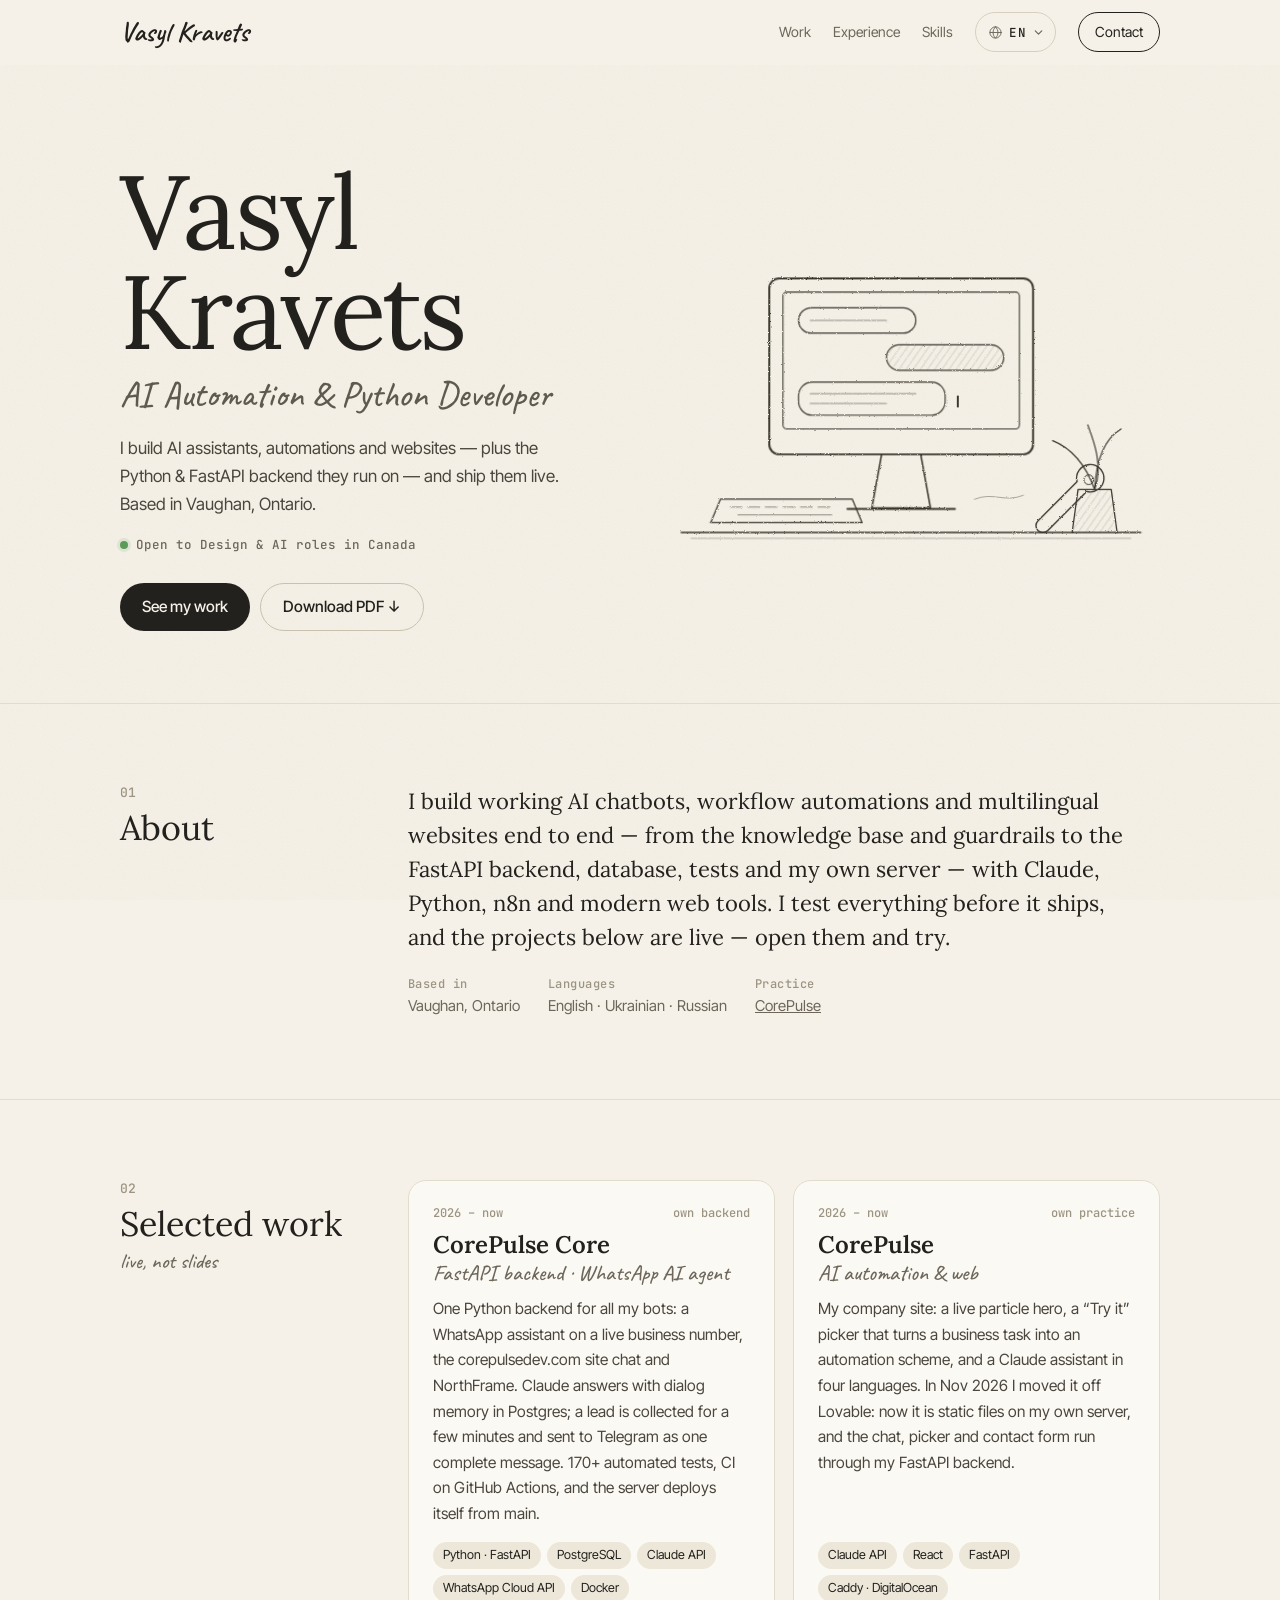
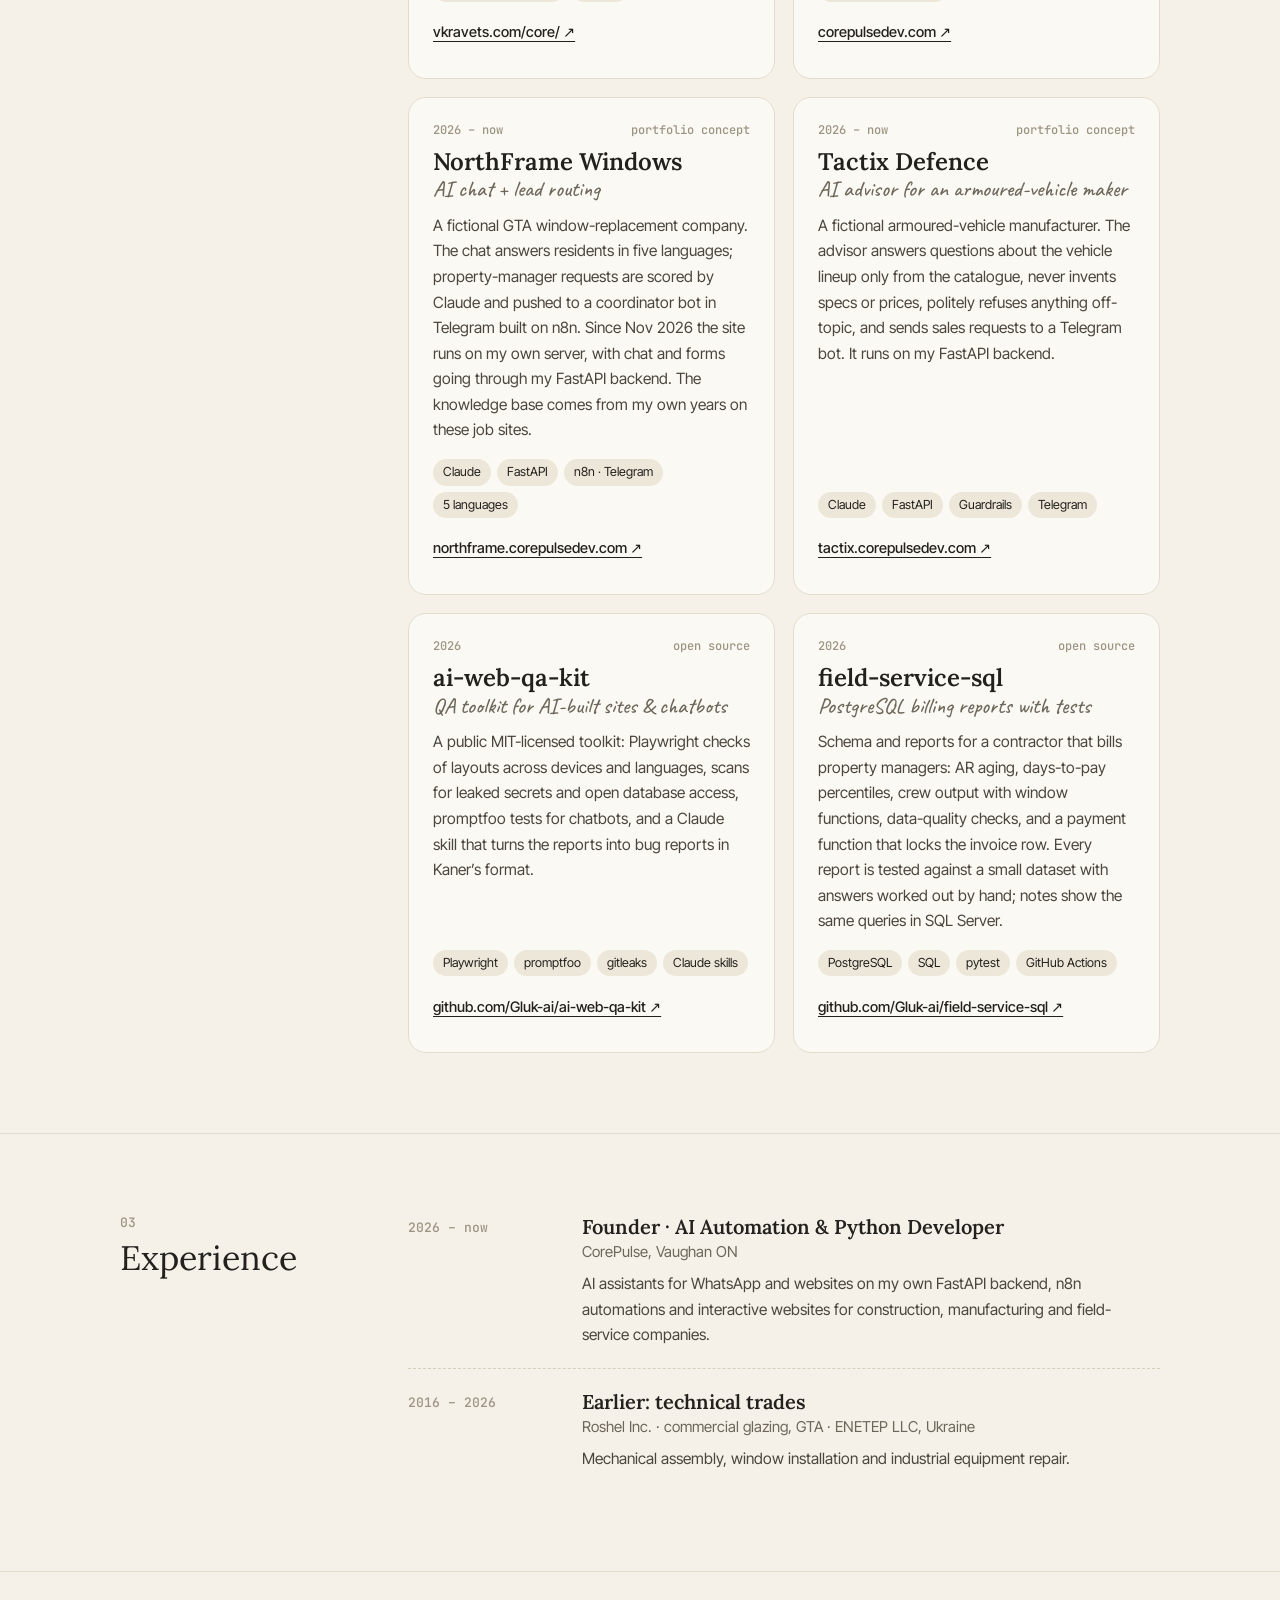
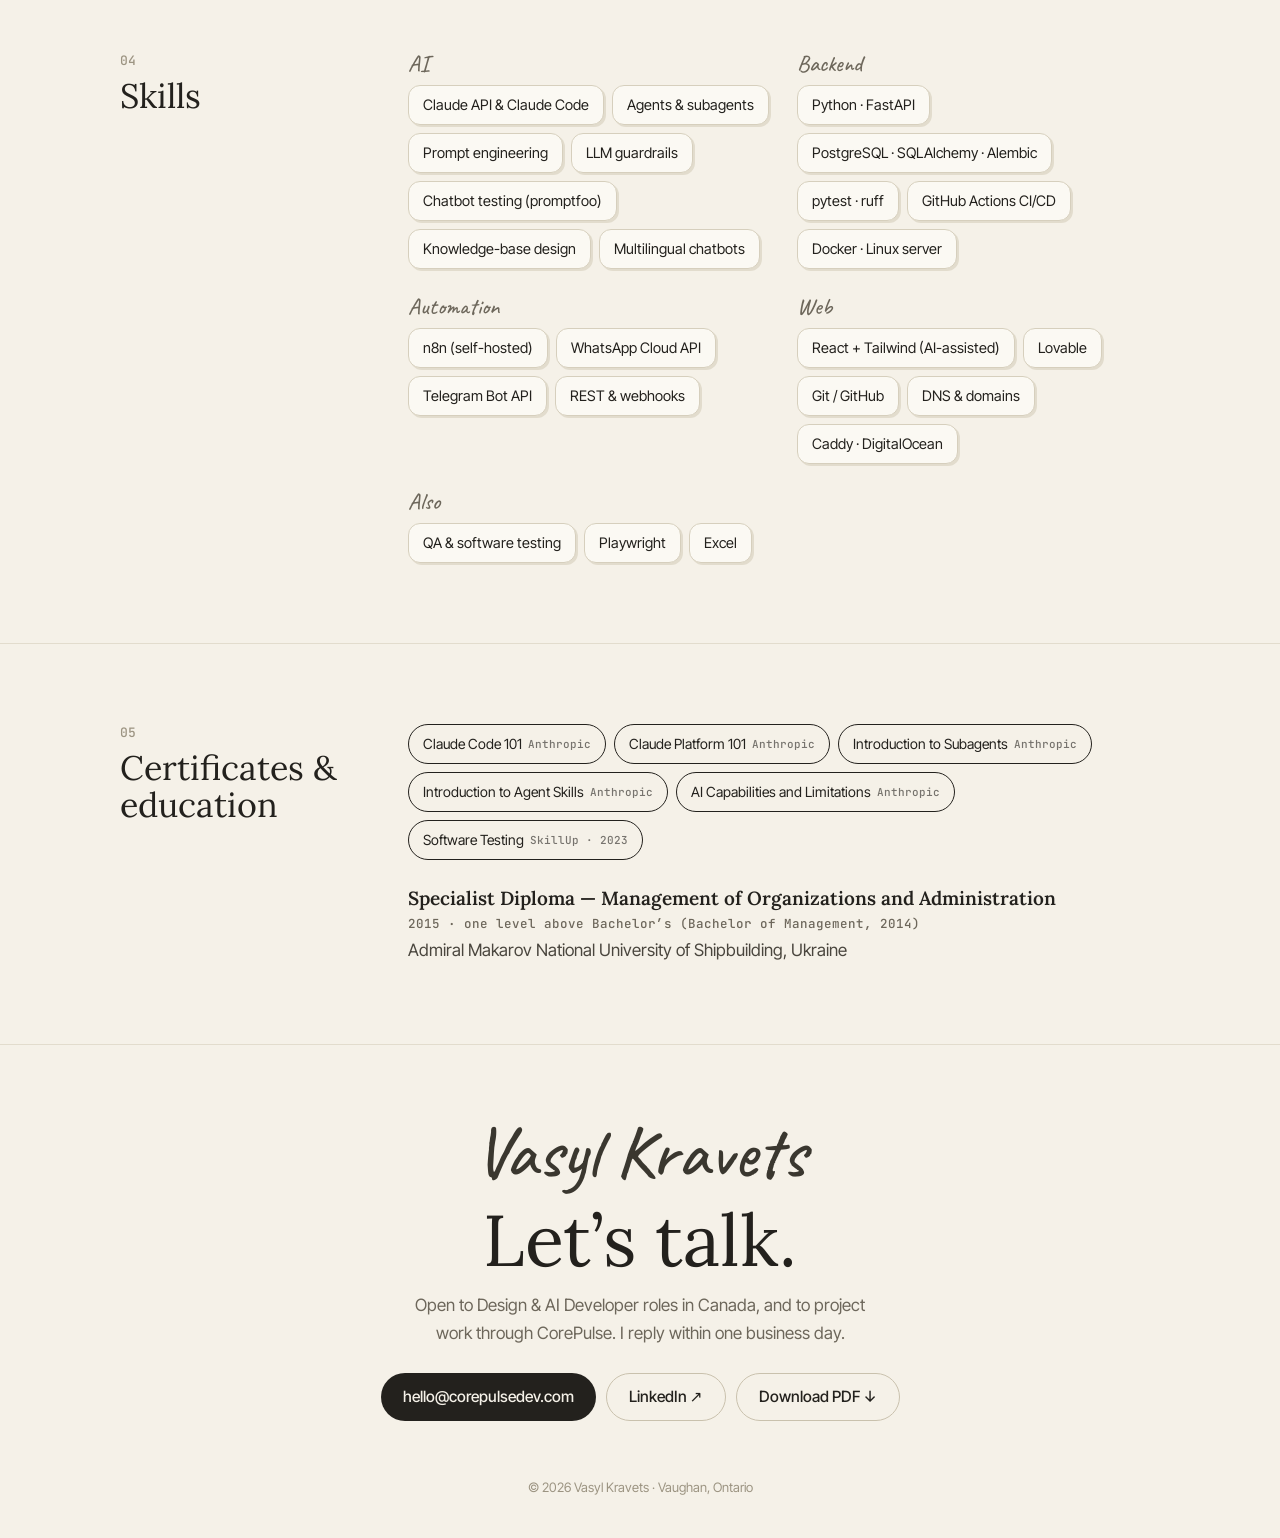
==== commit d3a0b12a: "Role: AI Automation & Python Developer (matches resume) Co-Authored-By: Claude Opus 5.5 <noreply@ant" ====
--- a/index.html
+++ b/index.html
@@ -3,7 +3,7 @@
 <head>
 <meta charset="utf-8">
 <meta name="viewport" content="width=device-width, initial-scale=1, viewport-fit=cover">
-<title>Vasyl Kravets — AI automation & web developer</title>
+<title>Vasyl Kravets — AI Automation & Python Developer</title>
 <meta name="description" content="Vasyl Kravets builds AI assistants, automations and websites — and the Python backend they run on — and ships them live. Vaughan, Ontario. Résumé, projects and contact.">
 <meta name="theme-color" content="#f5f1e8">
 <link rel="canonical" href="https://vkravets.com/">
@@ -13,7 +13,7 @@
 <link rel="alternate" hreflang="x-default" href="https://vkravets.com/">
 <meta property="og:type" content="profile">
 <meta property="og:locale" content="en_CA">
-<meta property="og:title" content="Vasyl Kravets — AI automation &amp; web developer">
+<meta property="og:title" content="Vasyl Kravets — AI Automation &amp; Python Developer">
 <meta property="og:description" content="AI assistants, automations and websites on my own Python &amp; FastAPI backend — built and shipped live. Vaughan, Ontario.">
 <meta property="og:url" content="https://vkravets.com/">
 <meta property="og:image" content="https://vkravets.com/og-image.png">
@@ -225,7 +225,7 @@
     <div class="wrap hero-in">
       <div>
         <h1>Vasyl<br>Kravets</h1>
-        <p class="role">AI automation &amp; web developer</p>
+        <p class="role">AI Automation &amp; Python Developer</p>
         <p class="intro">I build AI assistants, automations and websites — plus the Python &amp; FastAPI backend they run on — and ship them live. Based in Vaughan, Ontario.</p>
         <p class="status">Open to Design &amp; AI roles in Canada</p>
         <div class="ctas">
@@ -336,7 +336,7 @@
     <div class="wrap two">
       <h2 class="sec-h rv" id="exp-h"><span class="num">03</span>Experience</h2>
       <ol>
-        <li class="job rv"><span class="when">2026 – now</span><div><h3>Founder · AI Automation &amp; Web Developer</h3><p class="where">CorePulse, Vaughan ON</p><p class="d">AI assistants for WhatsApp and websites on my own FastAPI backend, n8n automations and interactive websites for construction, manufacturing and field-service companies.</p></div></li>
+        <li class="job rv"><span class="when">2026 – now</span><div><h3>Founder · AI Automation &amp; Python Developer</h3><p class="where">CorePulse, Vaughan ON</p><p class="d">AI assistants for WhatsApp and websites on my own FastAPI backend, n8n automations and interactive websites for construction, manufacturing and field-service companies.</p></div></li>
         <li class="job rv"><span class="when">2016 – 2026</span><div><h3>Earlier: technical trades</h3><p class="where">Roshel Inc. · commercial glazing, GTA · ENETEP LLC, Ukraine</p><p class="d">Mechanical assembly, window installation and industrial equipment repair.</p></div></li>
       </ol>
     </div>
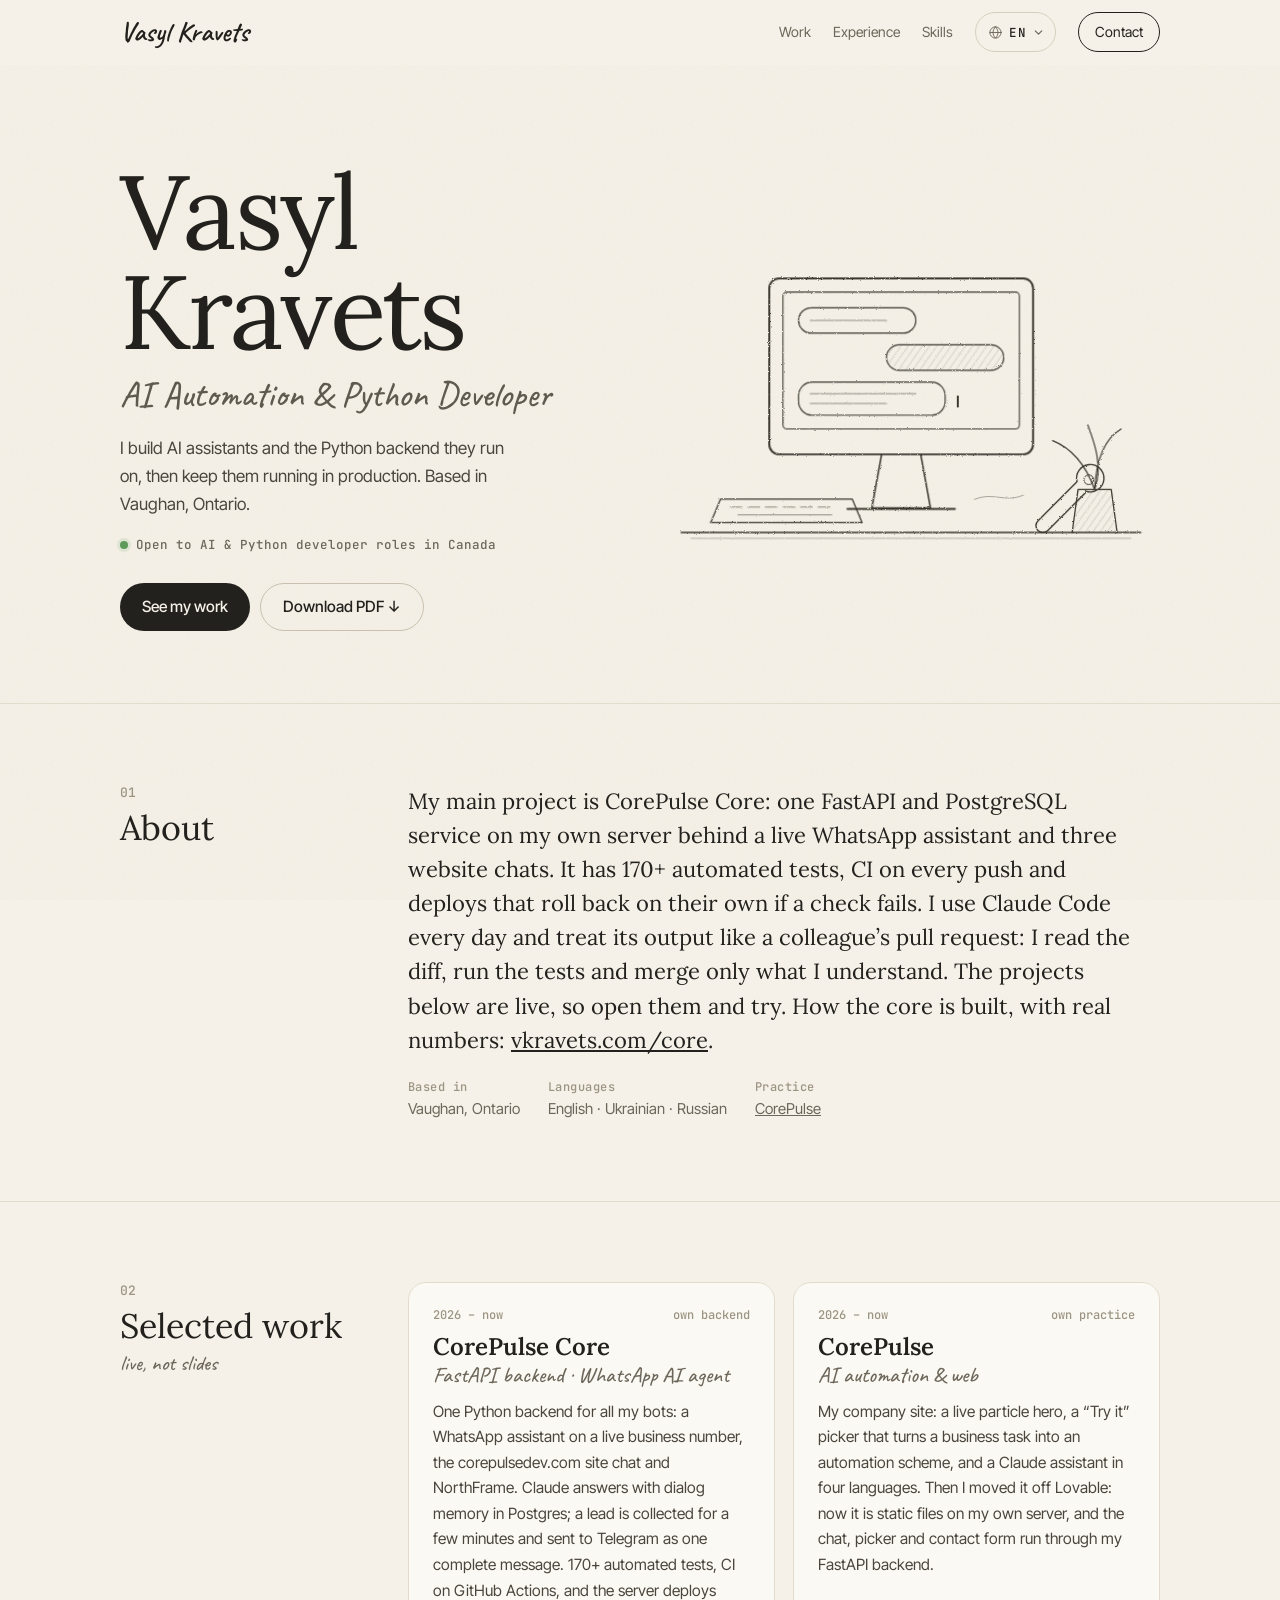
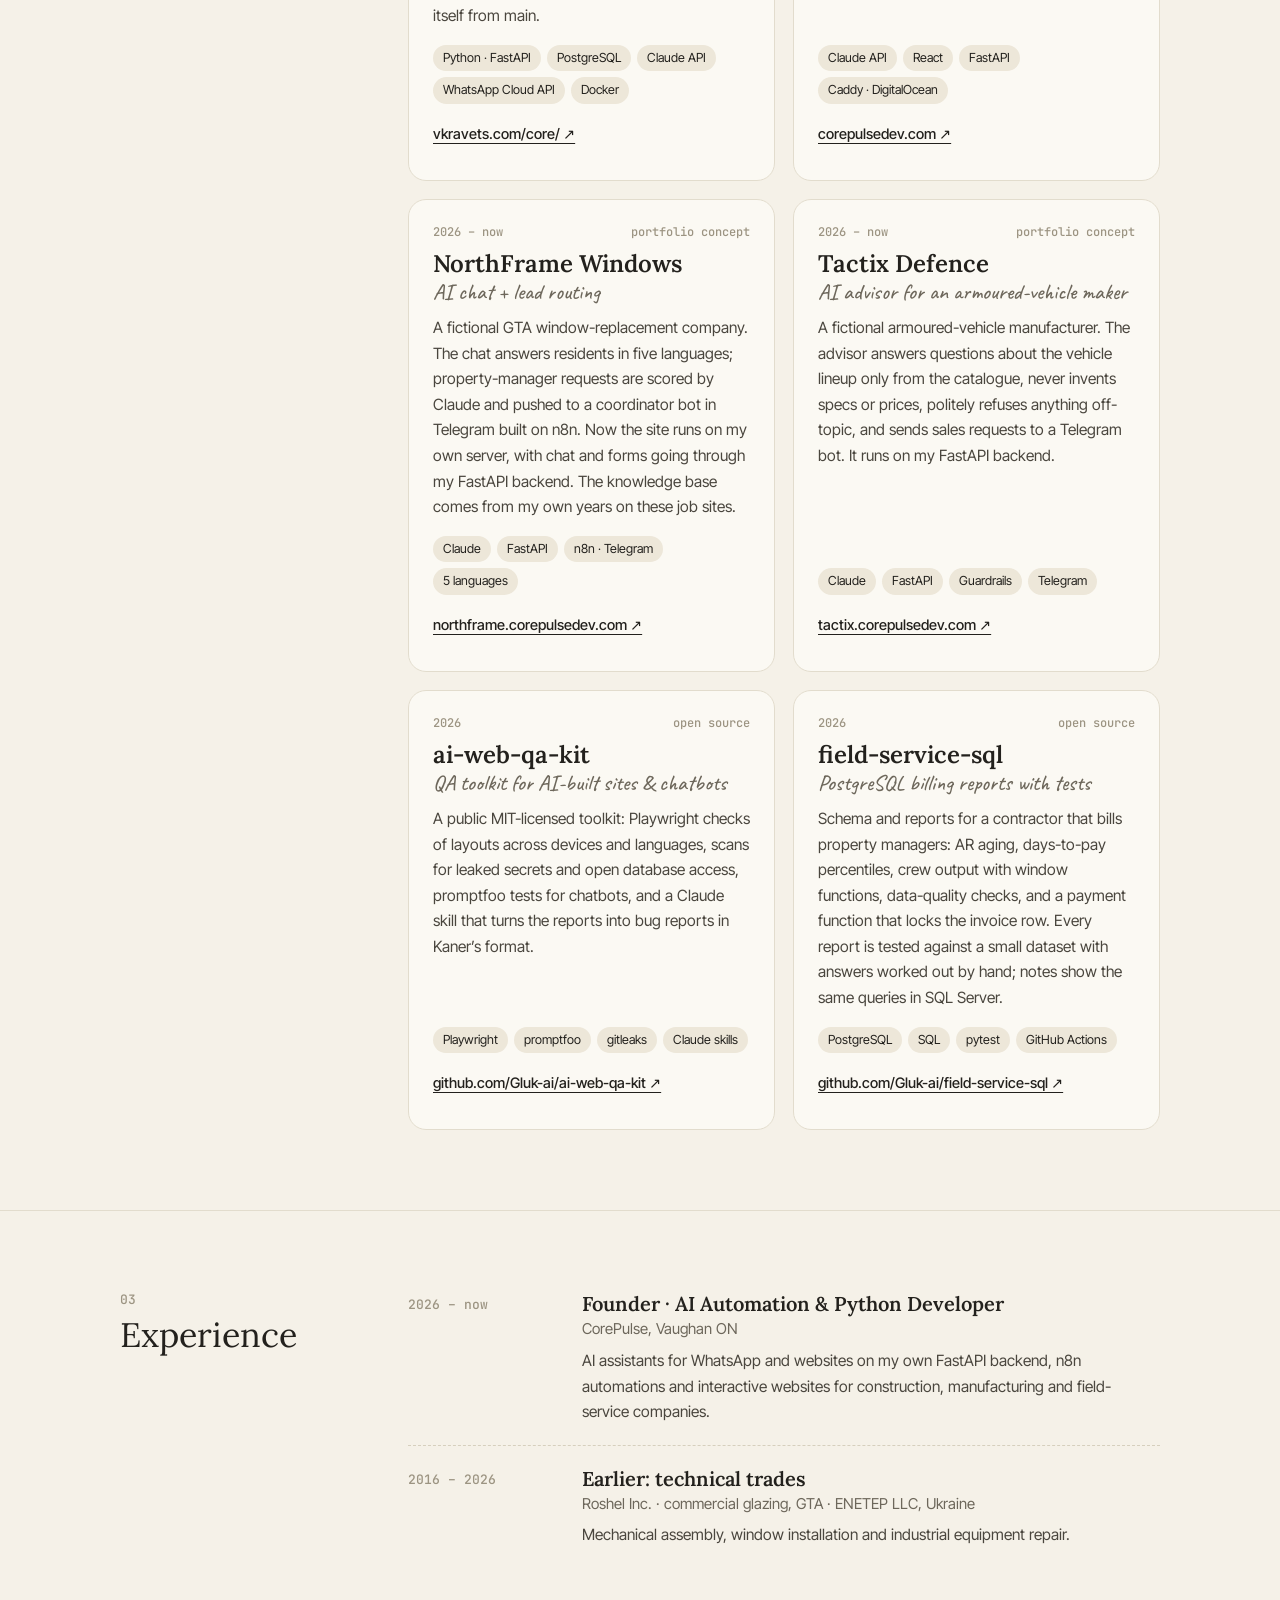
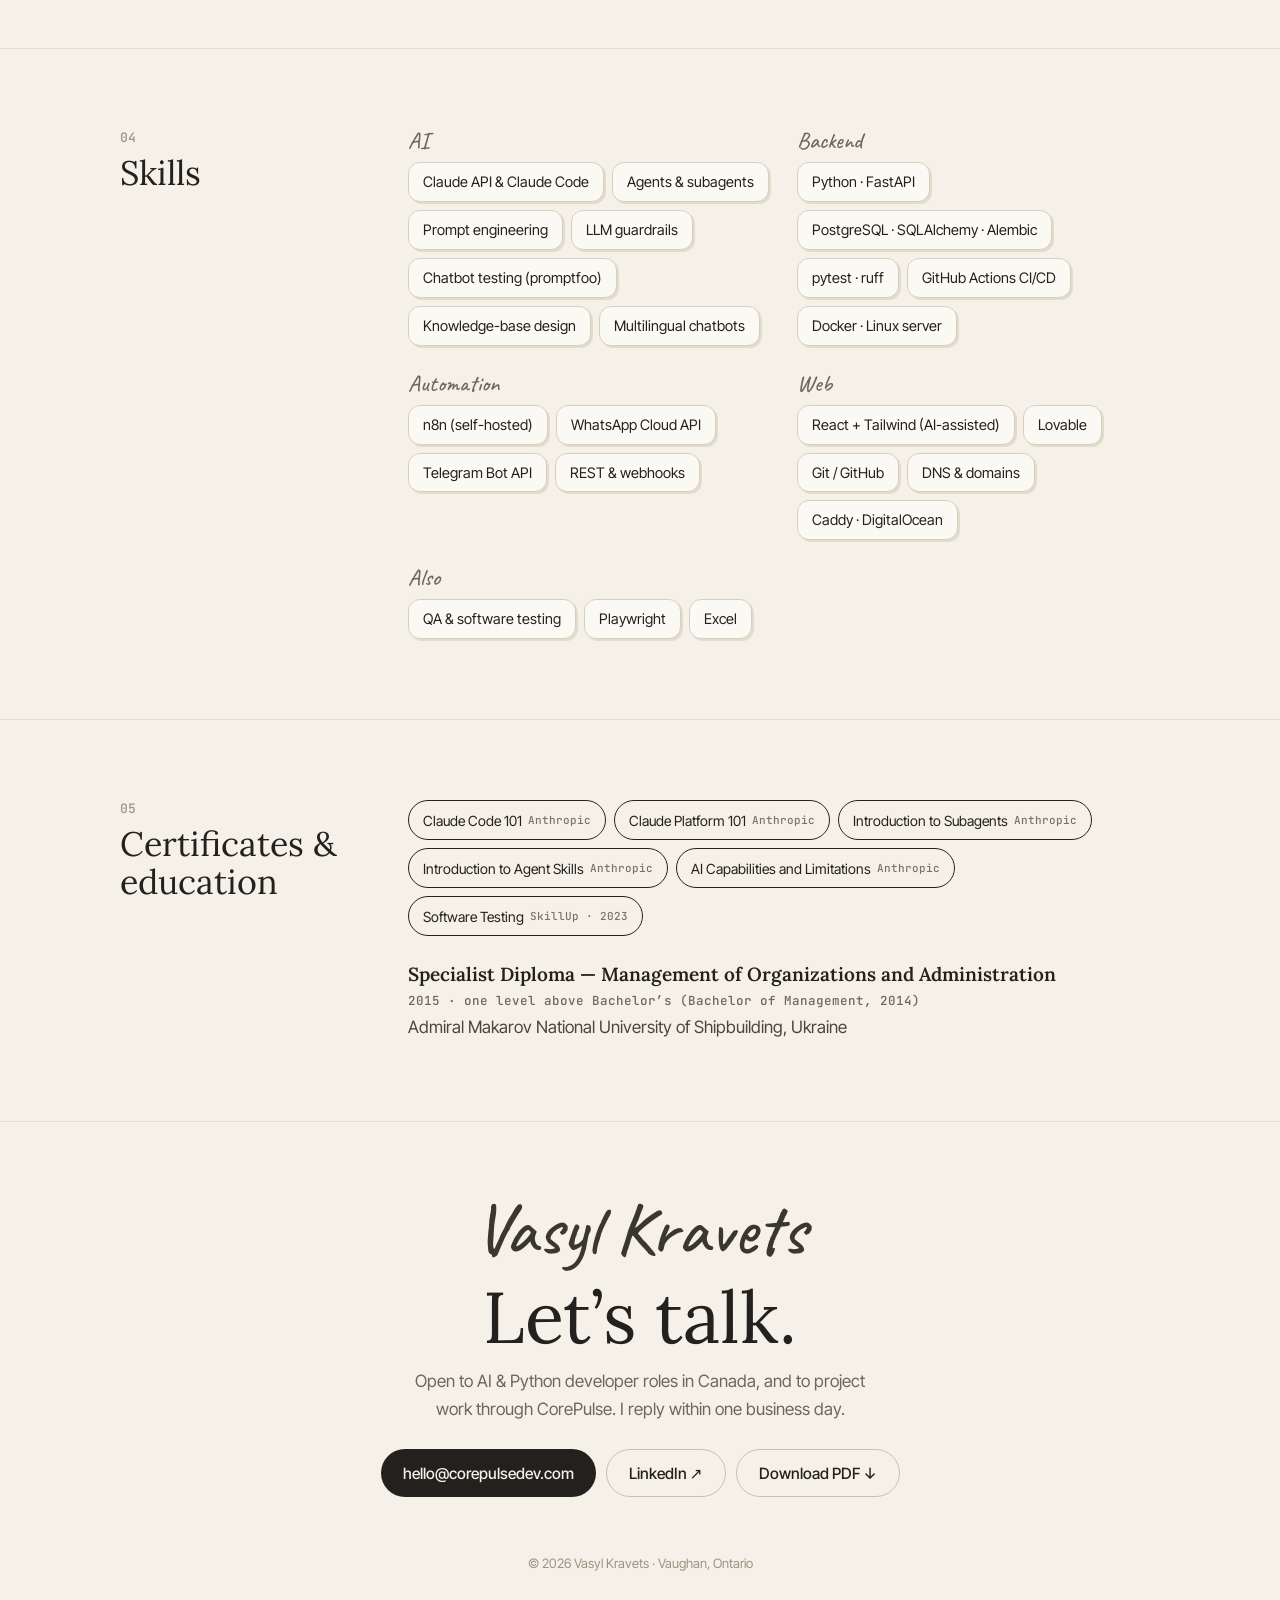
==== commit 15888ef4: "Site copy: backend-first intro and about, AI & Python roles, no month stamps in project texts Co-Aut" ====
--- a/index.html
+++ b/index.html
@@ -4,7 +4,7 @@
 <meta charset="utf-8">
 <meta name="viewport" content="width=device-width, initial-scale=1, viewport-fit=cover">
 <title>Vasyl Kravets — AI Automation & Python Developer</title>
-<meta name="description" content="Vasyl Kravets builds AI assistants, automations and websites — and the Python backend they run on — and ships them live. Vaughan, Ontario. Résumé, projects and contact.">
+<meta name="description" content="Vasyl Kravets builds AI assistants and the Python backend they run on: FastAPI, PostgreSQL, automated tests, CI and his own server. Vaughan, Ontario. Résumé, projects and contact.">
 <meta name="theme-color" content="#f5f1e8">
 <link rel="canonical" href="https://vkravets.com/">
 <link rel="alternate" hreflang="en" href="https://vkravets.com/">
@@ -14,7 +14,7 @@
 <meta property="og:type" content="profile">
 <meta property="og:locale" content="en_CA">
 <meta property="og:title" content="Vasyl Kravets — AI Automation &amp; Python Developer">
-<meta property="og:description" content="AI assistants, automations and websites on my own Python &amp; FastAPI backend — built and shipped live. Vaughan, Ontario.">
+<meta property="og:description" content="AI assistants on my own Python &amp; FastAPI backend, with tests, CI and automatic deploys. Vaughan, Ontario.">
 <meta property="og:url" content="https://vkravets.com/">
 <meta property="og:image" content="https://vkravets.com/og-image.png">
 <meta property="og:image:width" content="1200">
@@ -226,8 +226,8 @@
       <div>
         <h1>Vasyl<br>Kravets</h1>
         <p class="role">AI Automation &amp; Python Developer</p>
-        <p class="intro">I build AI assistants, automations and websites — plus the Python &amp; FastAPI backend they run on — and ship them live. Based in Vaughan, Ontario.</p>
-        <p class="status">Open to Design &amp; AI roles in Canada</p>
+        <p class="intro">I build AI assistants and the Python backend they run on, then keep them running in production. Based in Vaughan, Ontario.</p>
+        <p class="status">Open to AI &amp; Python developer roles in Canada</p>
         <div class="ctas">
           <a class="btn" href="#work">See my work</a>
           <a class="btn ghost" href="/Vasyl-Kravets-Resume.pdf" download>Download PDF ↓</a>
@@ -270,7 +270,7 @@
     <div class="wrap two">
       <h2 class="sec-h rv" id="about-h"><span class="num">01</span>About</h2>
       <div class="rv">
-        <p class="lead">I build working AI chatbots, workflow automations and multilingual websites end to end — from the knowledge base and guardrails to the FastAPI backend, database, tests and my own server — with Claude, Python, n8n and modern web tools. I test everything before it ships, and the projects below are live — open them and try.</p>
+        <p class="lead">My main project is CorePulse Core: one FastAPI and PostgreSQL service on my own server behind a live WhatsApp assistant and three website chats. It has 170+ automated tests, CI on every push and deploys that roll back on their own if a check fails. I use Claude Code every day and treat its output like a colleague’s pull request: I read the diff, run the tests and merge only what I understand. The projects below are live, so open them and try. How the core is built, with real numbers: <a href="/core/">vkravets.com/core</a>.</p>
         <div class="facts"><p><b>Based in</b>Vaughan, Ontario</p><p><b>Languages</b>English · Ukrainian · Russian</p><p><b>Practice</b><a href="https://corepulsedev.com">CorePulse</a></p></div>
       </div>
     </div>
@@ -292,7 +292,7 @@
           <p class="proj-meta"><span>2026 – now</span><span>own practice</span></p>
           <h3>CorePulse</h3>
           <p class="proj-sub">AI automation &amp; web</p>
-          <p class="d">My company site: a live particle hero, a “Try it” picker that turns a business task into an automation scheme, and a Claude assistant in four languages. In Nov 2026 I moved it off Lovable: now it is static files on my own server, and the chat, picker and contact form run through my FastAPI backend.</p>
+          <p class="d">My company site: a live particle hero, a “Try it” picker that turns a business task into an automation scheme, and a Claude assistant in four languages. Then I moved it off Lovable: now it is static files on my own server, and the chat, picker and contact form run through my FastAPI backend.</p>
           <ul class="tags"><li class="tag">Claude API</li><li class="tag">React</li><li class="tag">FastAPI</li><li class="tag">Caddy · DigitalOcean</li></ul>
           <a class="proj-link" href="https://corepulsedev.com" target="_blank" rel="noopener">corepulsedev.com ↗</a>
         </article>
@@ -300,7 +300,7 @@
           <p class="proj-meta"><span>2026 – now</span><span>portfolio concept</span></p>
           <h3>NorthFrame Windows</h3>
           <p class="proj-sub">AI chat + lead routing</p>
-          <p class="d">A fictional GTA window-replacement company. The chat answers residents in five languages; property-manager requests are scored by Claude and pushed to a coordinator bot in Telegram built on n8n. Since Nov 2026 the site runs on my own server, with chat and forms going through my FastAPI backend. The knowledge base comes from my own years on these job sites.</p>
+          <p class="d">A fictional GTA window-replacement company. The chat answers residents in five languages; property-manager requests are scored by Claude and pushed to a coordinator bot in Telegram built on n8n. Now the site runs on my own server, with chat and forms going through my FastAPI backend. The knowledge base comes from my own years on these job sites.</p>
           <ul class="tags"><li class="tag">Claude</li><li class="tag">FastAPI</li><li class="tag">n8n · Telegram</li><li class="tag">5 languages</li></ul>
           <a class="proj-link" href="https://northframe.corepulsedev.com" target="_blank" rel="noopener">northframe.corepulsedev.com ↗</a>
         </article>
@@ -370,7 +370,7 @@
   <div class="wrap">
     <p class="signature rv" aria-hidden="true">Vasyl Kravets</p>
     <h2 class="foot-h rv">Let’s talk.</h2>
-    <p class="foot-p rv">Open to Design &amp; AI Developer roles in Canada, and to project work through CorePulse. I reply within one business day.</p>
+    <p class="foot-p rv">Open to AI &amp; Python developer roles in Canada, and to project work through CorePulse. I reply within one business day.</p>
     <div class="ctas rv">
       <a class="btn" href="mailto:hello@corepulsedev.com">hello@corepulsedev.com</a>
       <a class="btn ghost" href="https://www.linkedin.com/in/kravetsCP" target="_blank" rel="noopener">LinkedIn ↗</a>
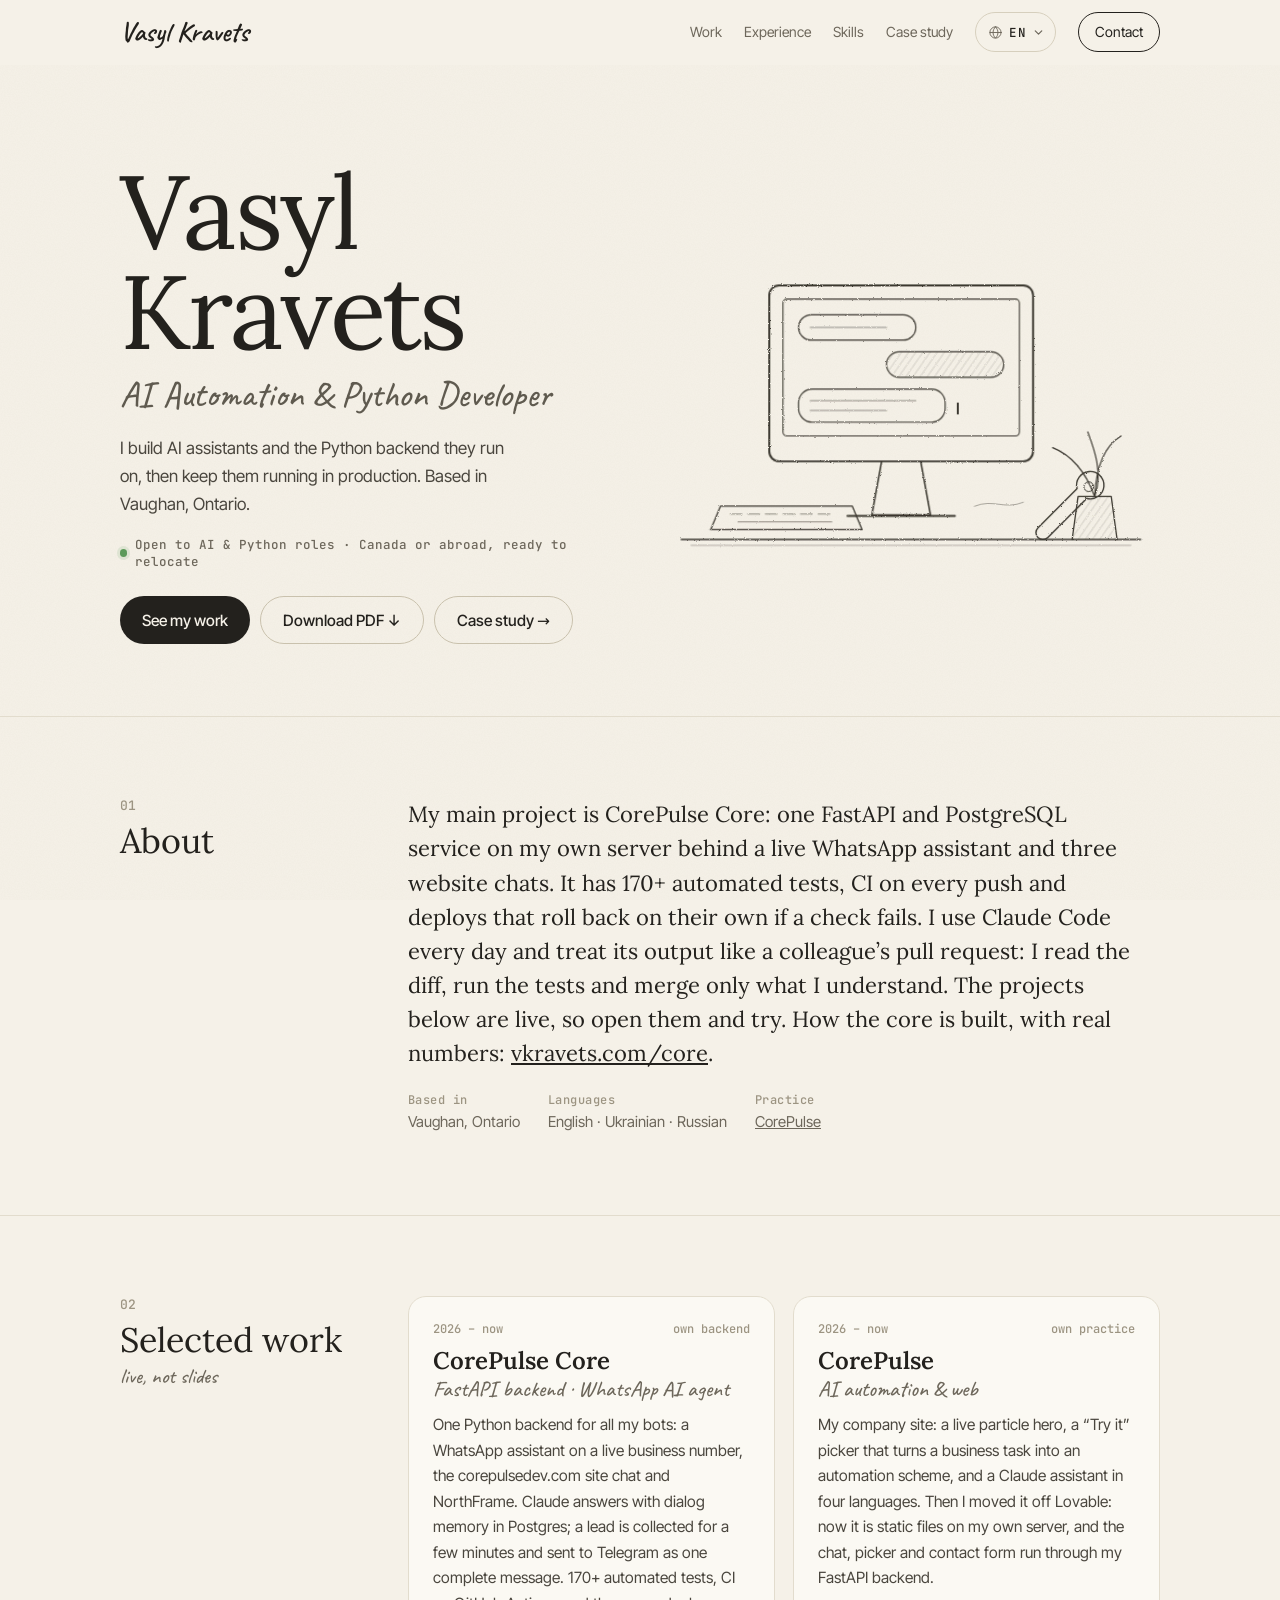
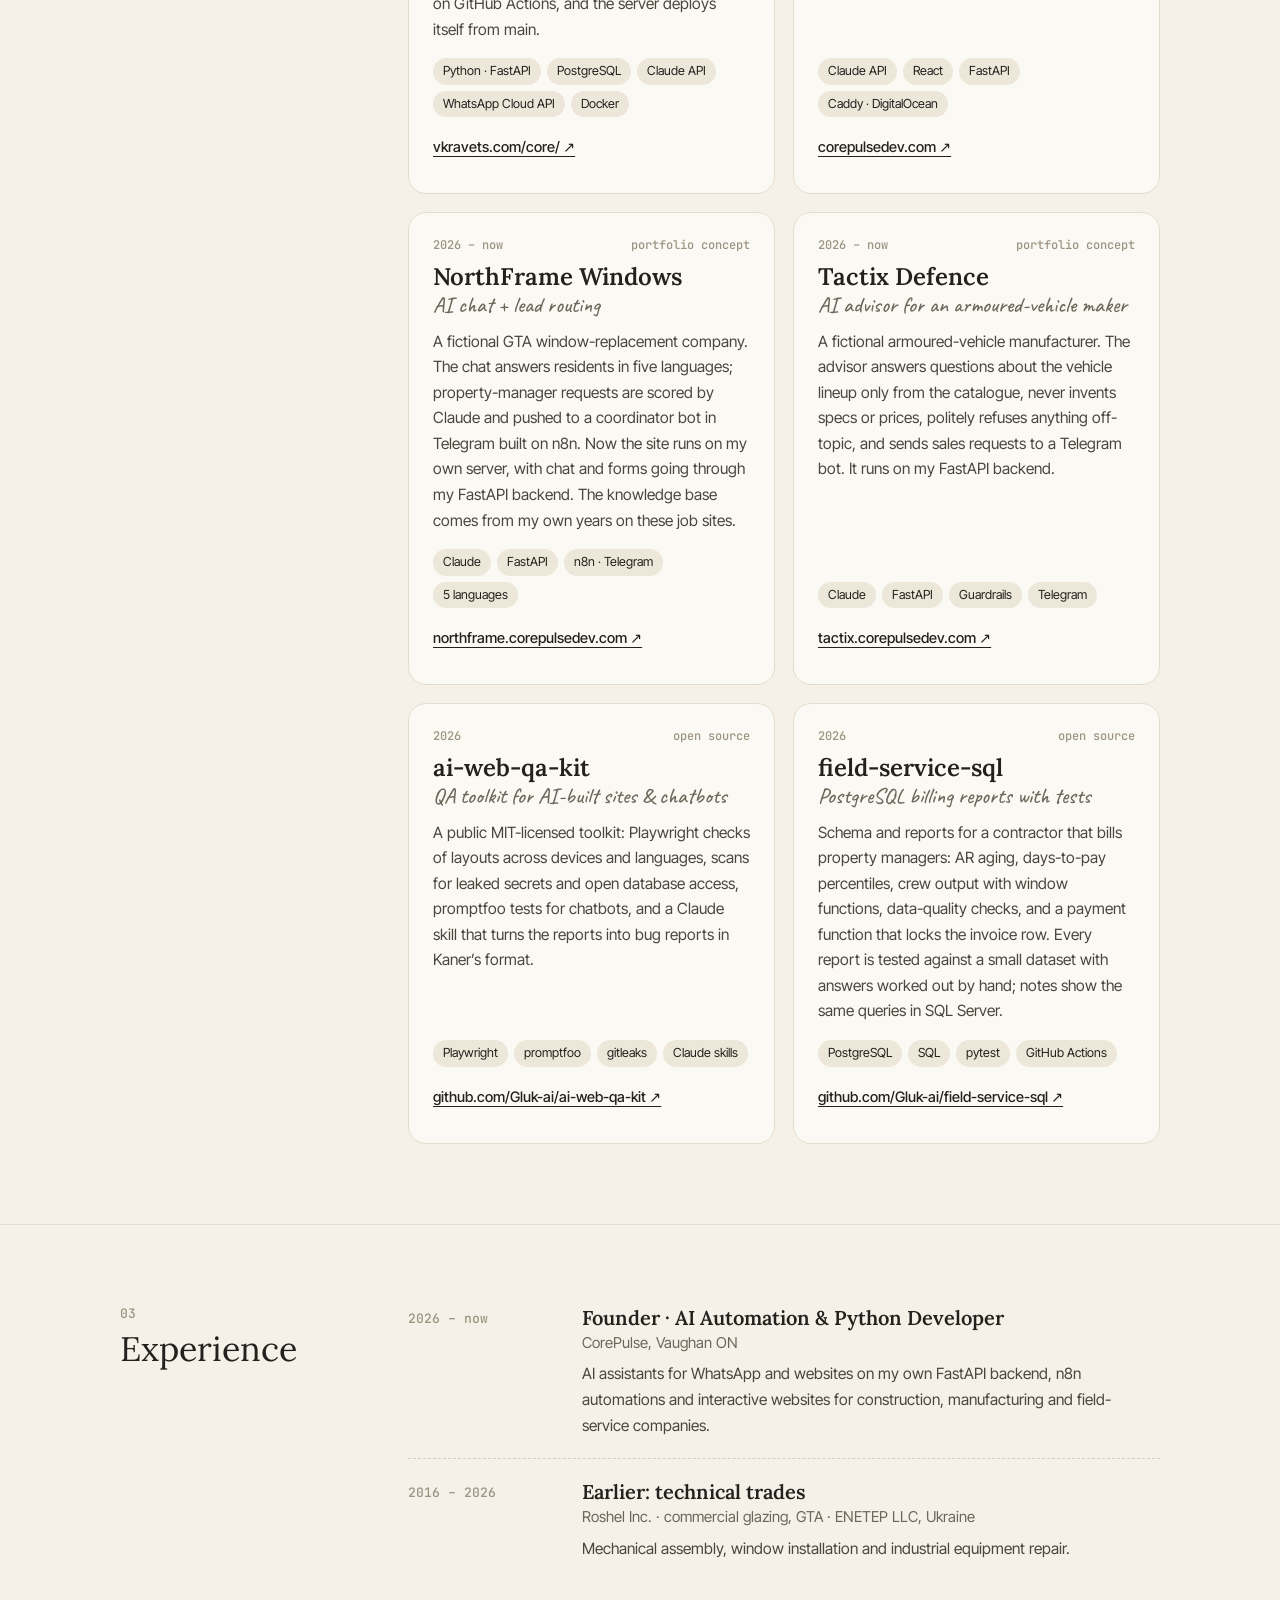
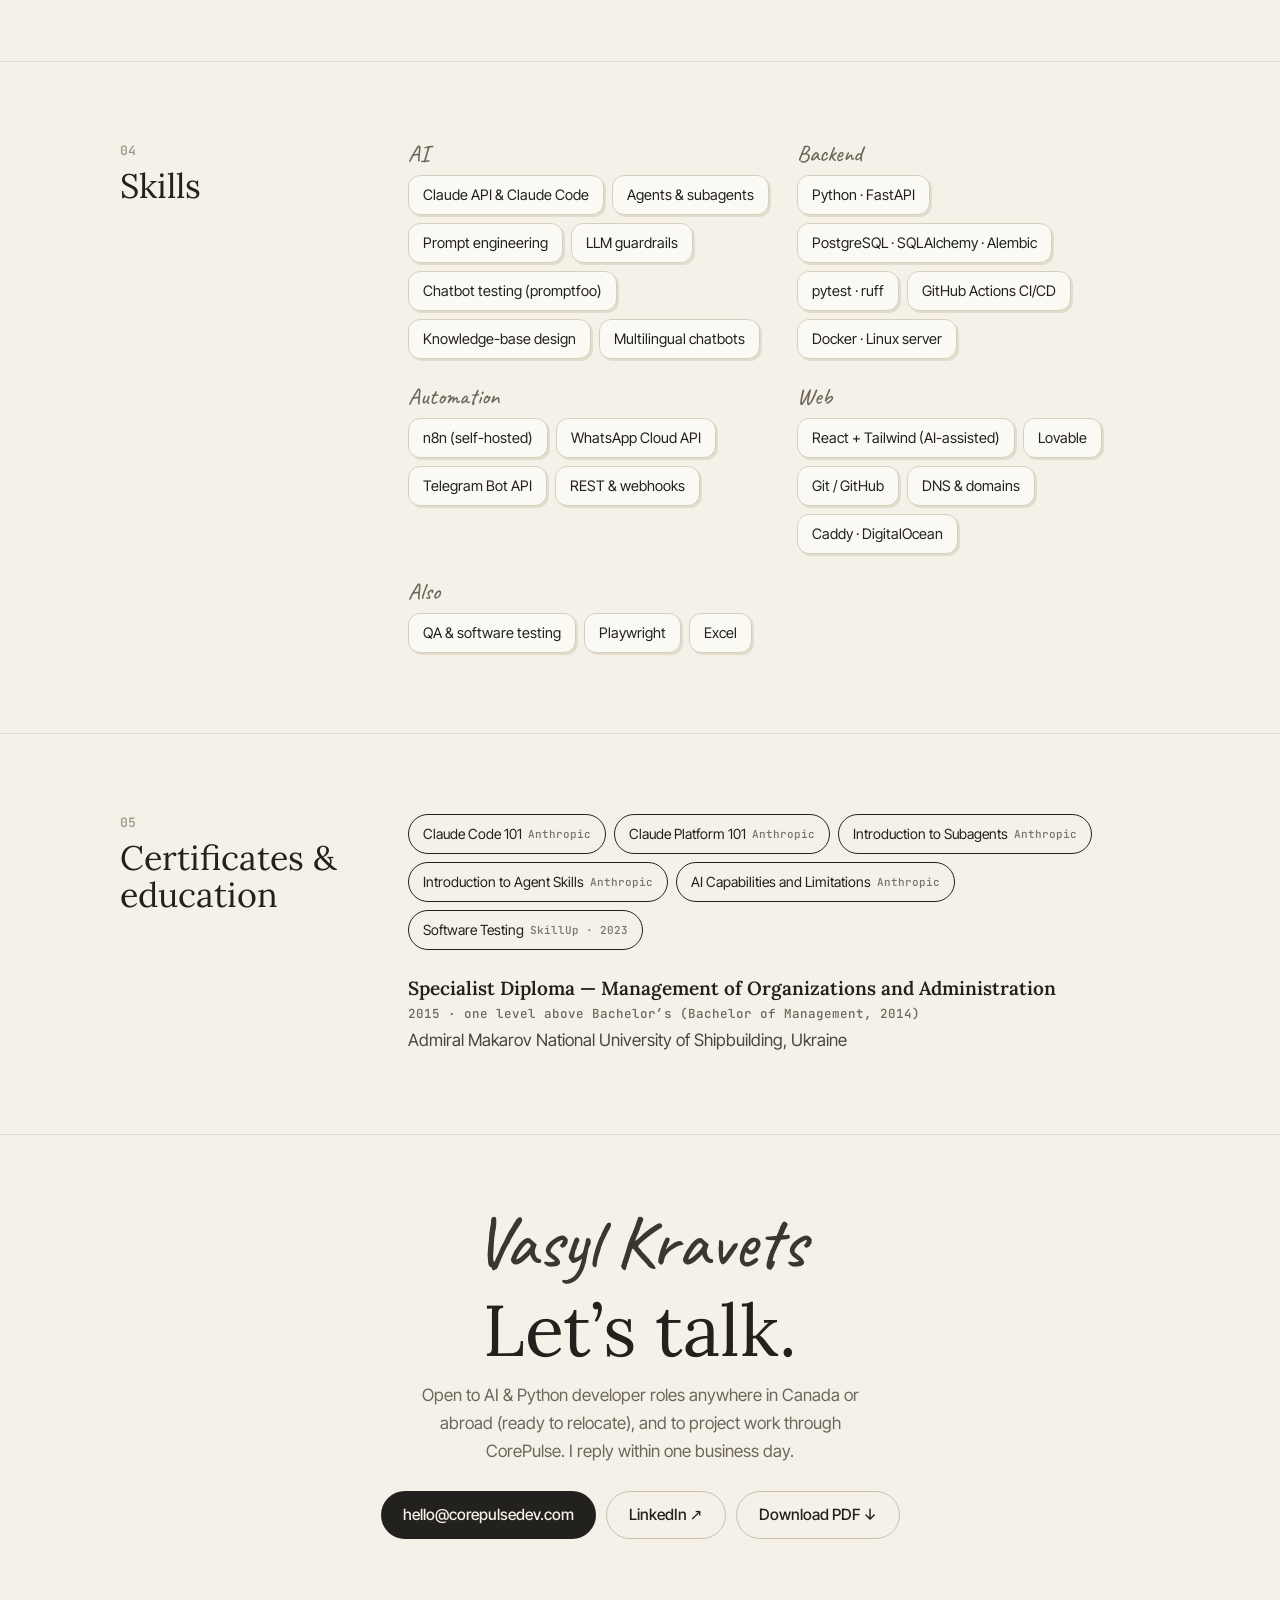
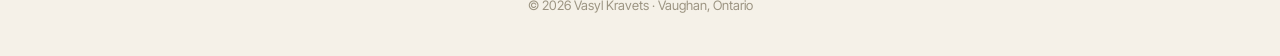
==== commit 9d78bbfb: "One header on both pages, case study link in nav and hero, open to relocation Co-Authored-By: Claude" ====
--- a/index.html
+++ b/index.html
@@ -84,7 +84,7 @@
 .hero-in{display:grid;gap:28px;align-items:center}
 @media (min-width:900px){.hero{padding:96px 0 72px}.hero-in{grid-template-columns:1fr 1.05fr;gap:48px}}
 .hero h1{font:400 clamp(56px,10vw,104px)/.96 var(--serif);letter-spacing:-.025em}
-.role{font:500 clamp(27px,4vw,36px)/1.1 var(--hand);color:#5f5a4f;margin-top:14px}
+.role{font:500 clamp(27px,4vw,36px)/1.1 var(--hand);color:#5f5a4f;margin-top:14px;text-wrap:balance}
 .intro{max-width:44ch;margin-top:20px;color:var(--ink-2);text-wrap:pretty}
 .status{display:inline-flex;align-items:center;gap:8px;margin-top:18px;font:500 12.5px var(--mono);color:var(--muted)}
 .status::before{content:"";width:8px;height:8px;border-radius:50%;background:#5c9a5a;box-shadow:0 0 0 3px #5c9a5a22}
@@ -214,6 +214,7 @@
       <a class="hide-sm" href="#work">Work</a>
       <a class="hide-sm" href="#experience">Experience</a>
       <a class="hide-sm" href="#skills">Skills</a>
+      <a class="hide-sm" href="/core/">Case study</a>
       <div class="lang"><button class="lang-btn" type="button" aria-haspopup="true" aria-expanded="false" aria-controls="lang-menu" aria-label="Language: English"><svg viewBox="0 0 24 24" aria-hidden="true"><circle cx="12" cy="12" r="9"/><path d="M3 12h18M12 3c2.6 2.6 3.9 5.6 3.9 9s-1.3 6.4-3.9 9c-2.6-2.6-3.9-5.6-3.9-9s1.3-6.4 3.9-9z"/></svg><span>EN</span><svg class="lang-chev" viewBox="0 0 16 16" aria-hidden="true"><path d="M4 6l4 4 4-4"/></svg></button><ul class="lang-menu" id="lang-menu" hidden><li><a class="lang-item" href="/" hreflang="en" lang="en" aria-current="true"><span class="lang-code">EN</span><span>English</span><svg class="lang-check" viewBox="0 0 16 16" aria-hidden="true"><path d="M3 8.5l3 3 7-7"/></svg></a></li><li><a class="lang-item" href="/ua/" hreflang="uk" lang="uk"><span class="lang-code">UA</span><span>Українська</span></a></li><li><a class="lang-item" href="/ru/" hreflang="ru" lang="ru"><span class="lang-code">RU</span><span>Русский</span></a></li></ul></div>
       <a class="nav-cta" href="#contact">Contact</a>
     </nav>
@@ -227,10 +228,11 @@
         <h1>Vasyl<br>Kravets</h1>
         <p class="role">AI Automation &amp; Python Developer</p>
         <p class="intro">I build AI assistants and the Python backend they run on, then keep them running in production. Based in Vaughan, Ontario.</p>
-        <p class="status">Open to AI &amp; Python developer roles in Canada</p>
+        <p class="status">Open to AI &amp; Python roles · Canada or abroad, ready to relocate</p>
         <div class="ctas">
           <a class="btn" href="#work">See my work</a>
           <a class="btn ghost" href="/Vasyl-Kravets-Resume.pdf" download>Download PDF ↓</a>
+          <a class="btn ghost" href="/core/">Case study →</a>
         </div>
       </div>
 
@@ -370,7 +372,7 @@
   <div class="wrap">
     <p class="signature rv" aria-hidden="true">Vasyl Kravets</p>
     <h2 class="foot-h rv">Let’s talk.</h2>
-    <p class="foot-p rv">Open to AI &amp; Python developer roles in Canada, and to project work through CorePulse. I reply within one business day.</p>
+    <p class="foot-p rv">Open to AI &amp; Python developer roles anywhere in Canada or abroad (ready to relocate), and to project work through CorePulse. I reply within one business day.</p>
     <div class="ctas rv">
       <a class="btn" href="mailto:hello@corepulsedev.com">hello@corepulsedev.com</a>
       <a class="btn ghost" href="https://www.linkedin.com/in/kravetsCP" target="_blank" rel="noopener">LinkedIn ↗</a>
